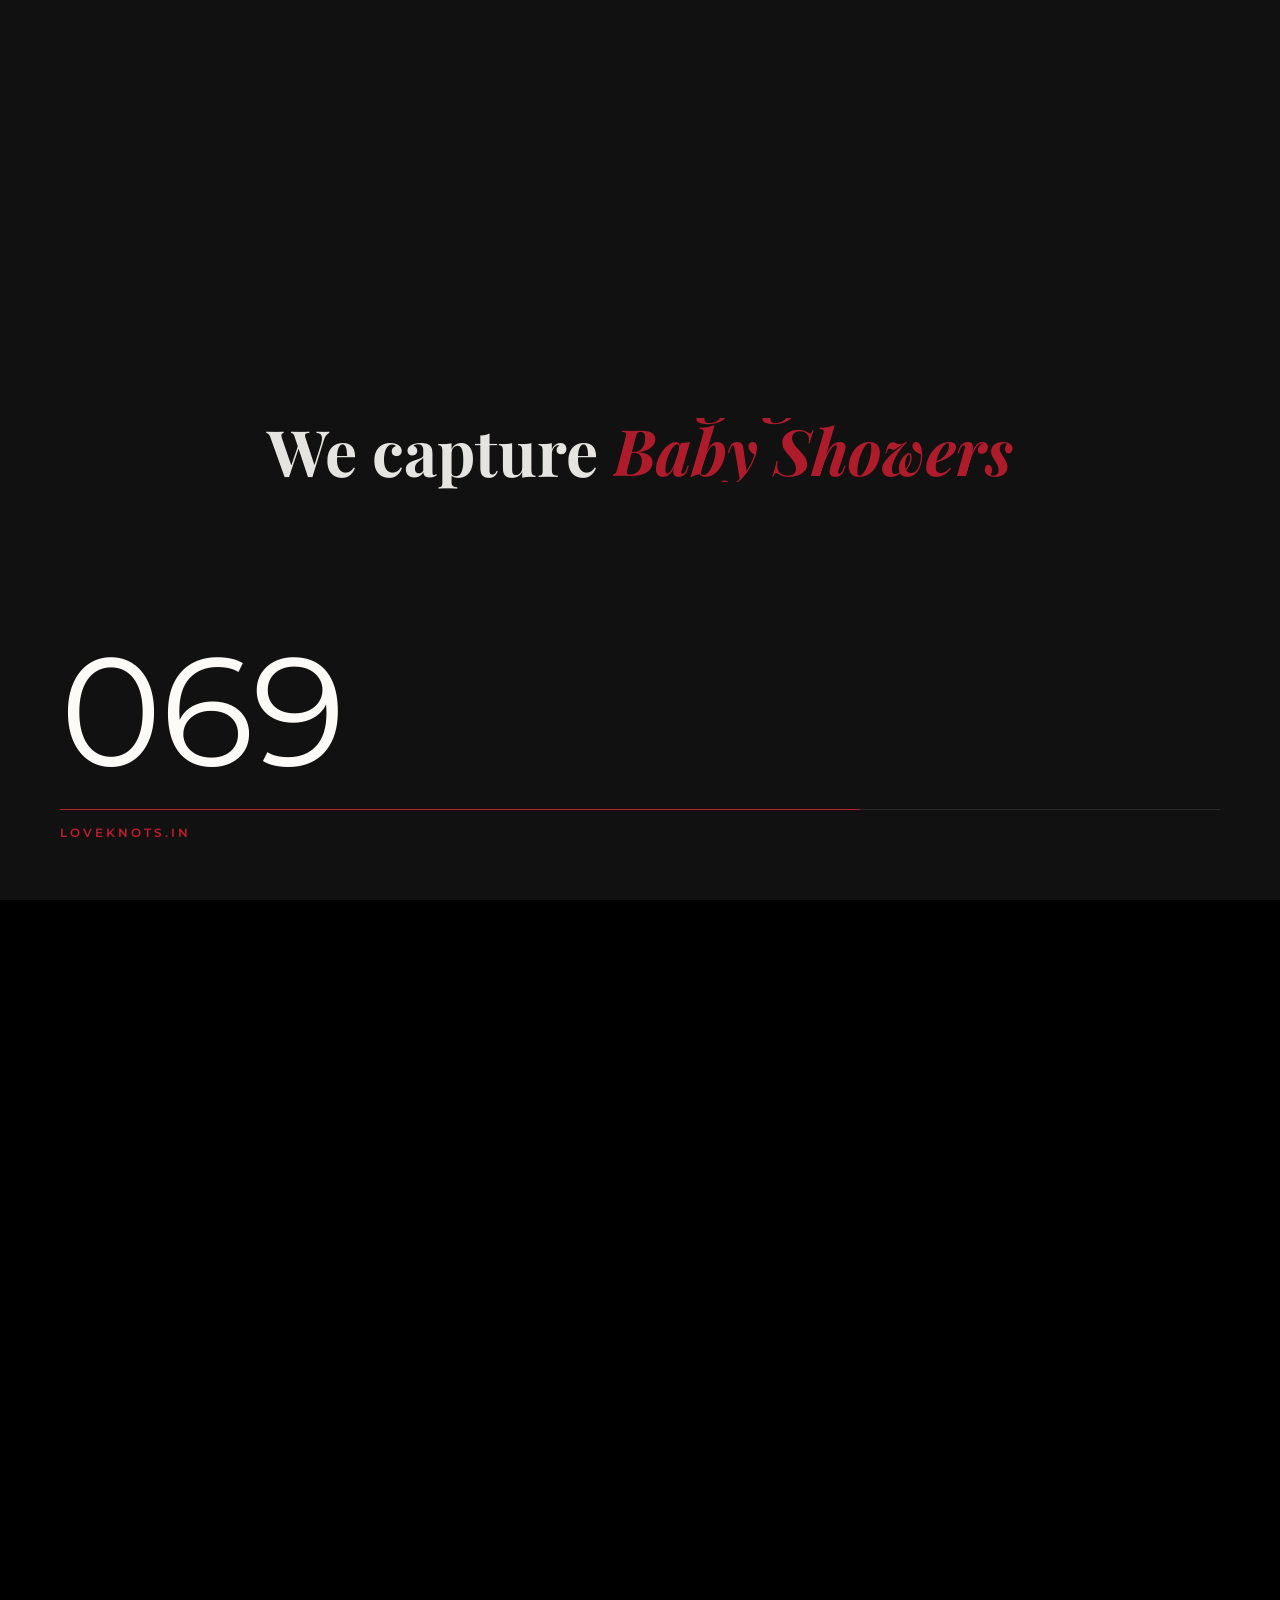
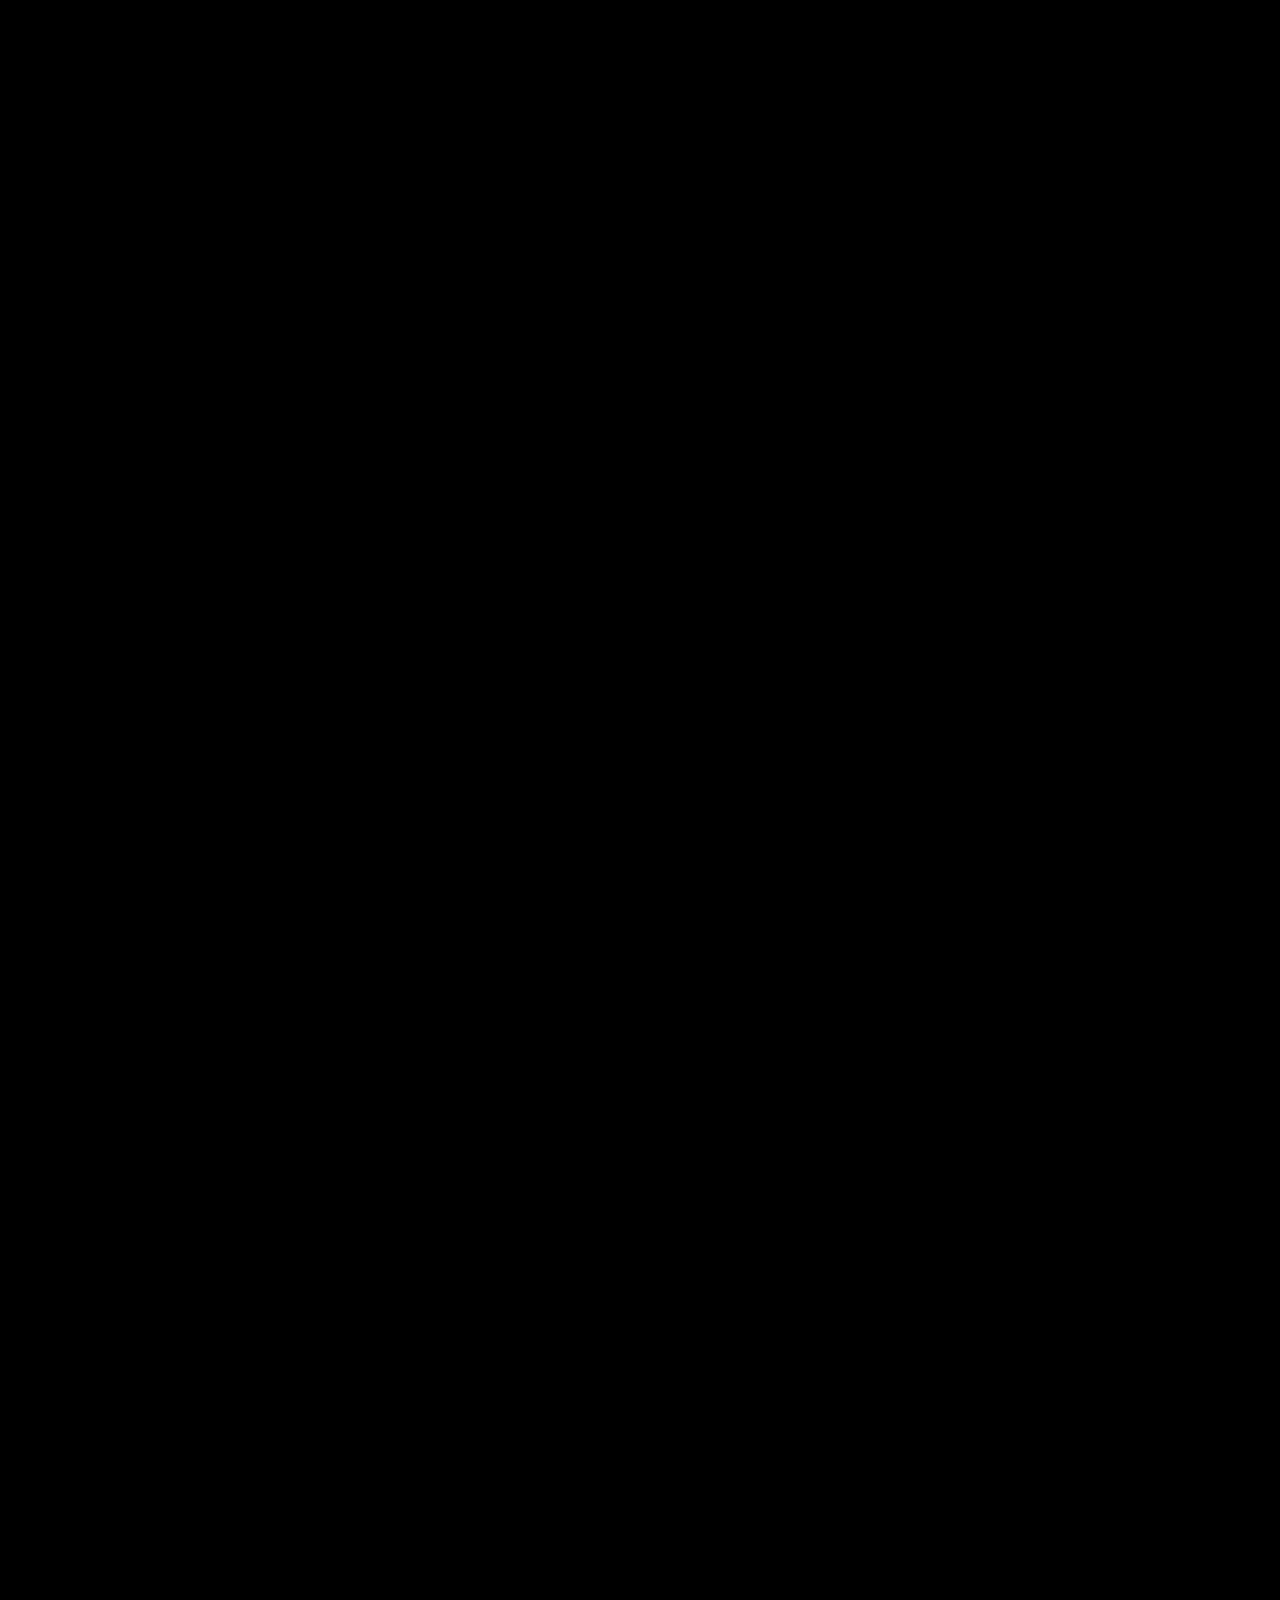
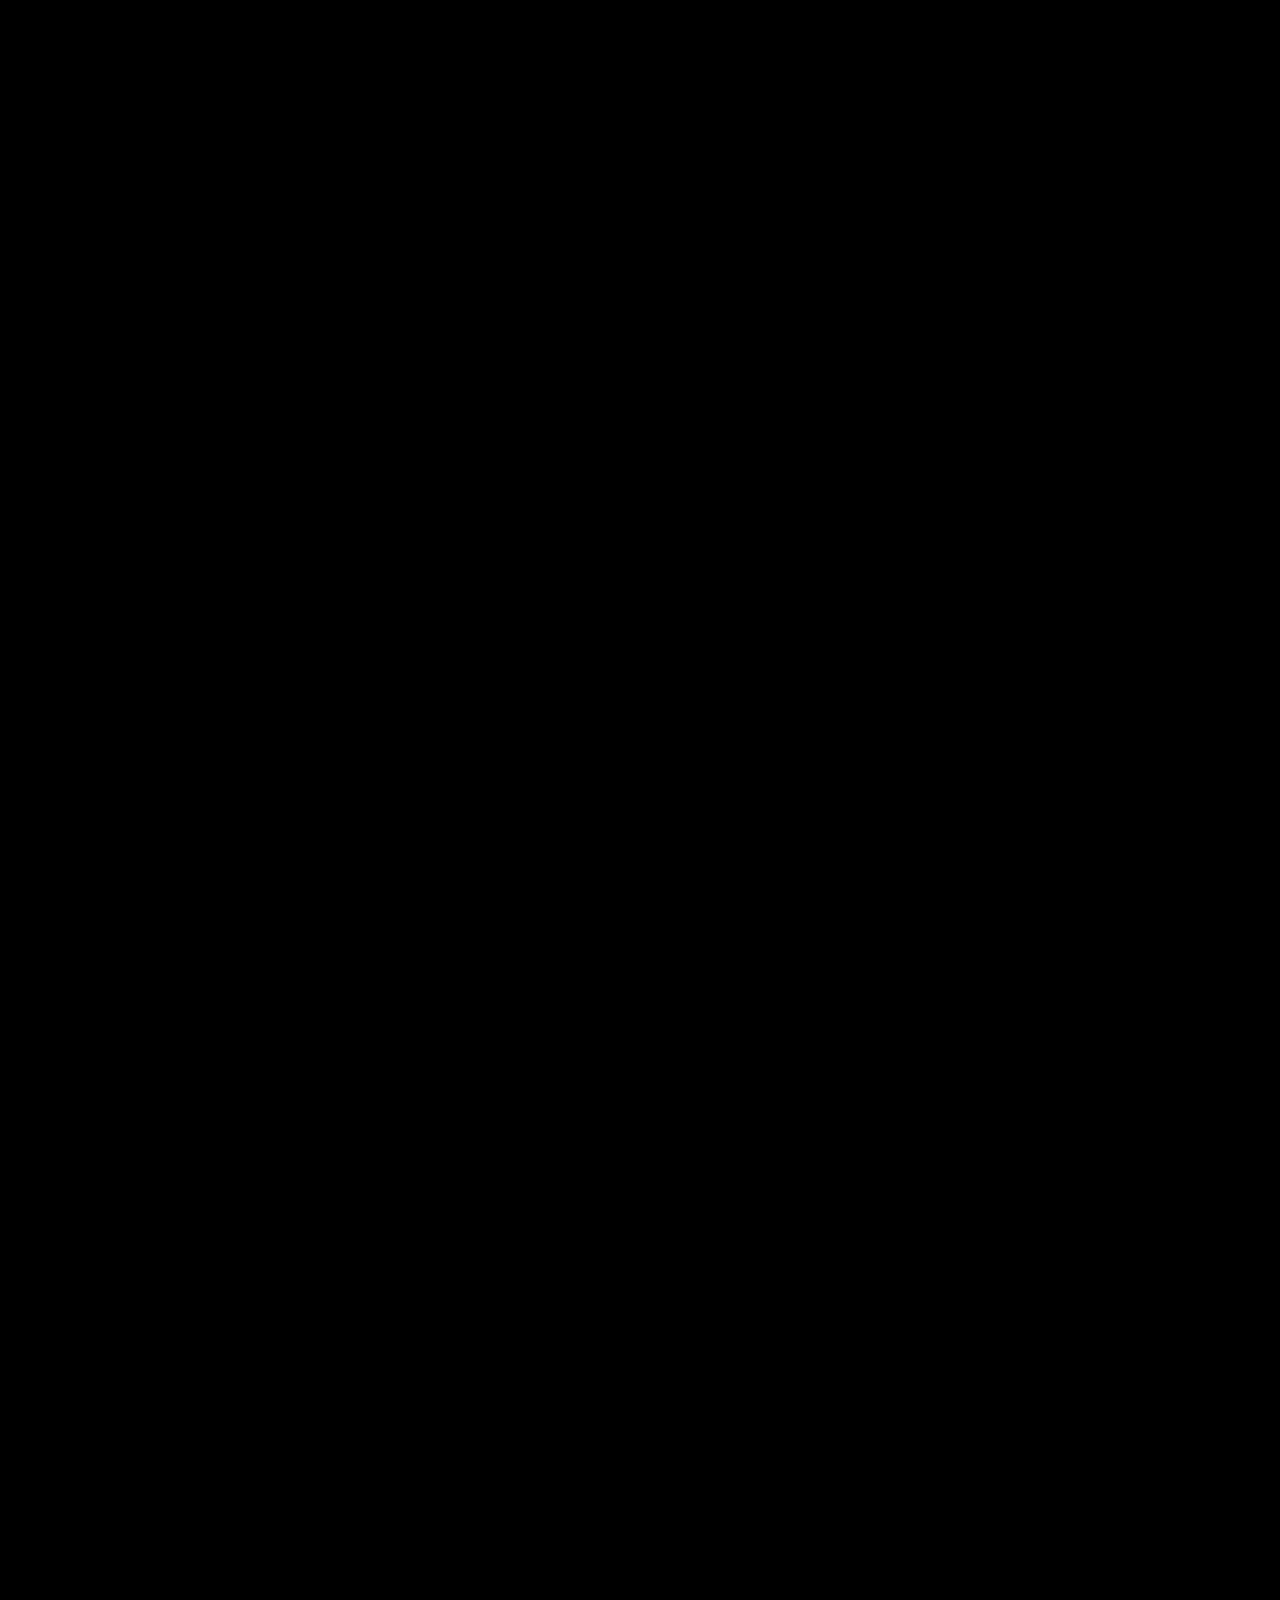
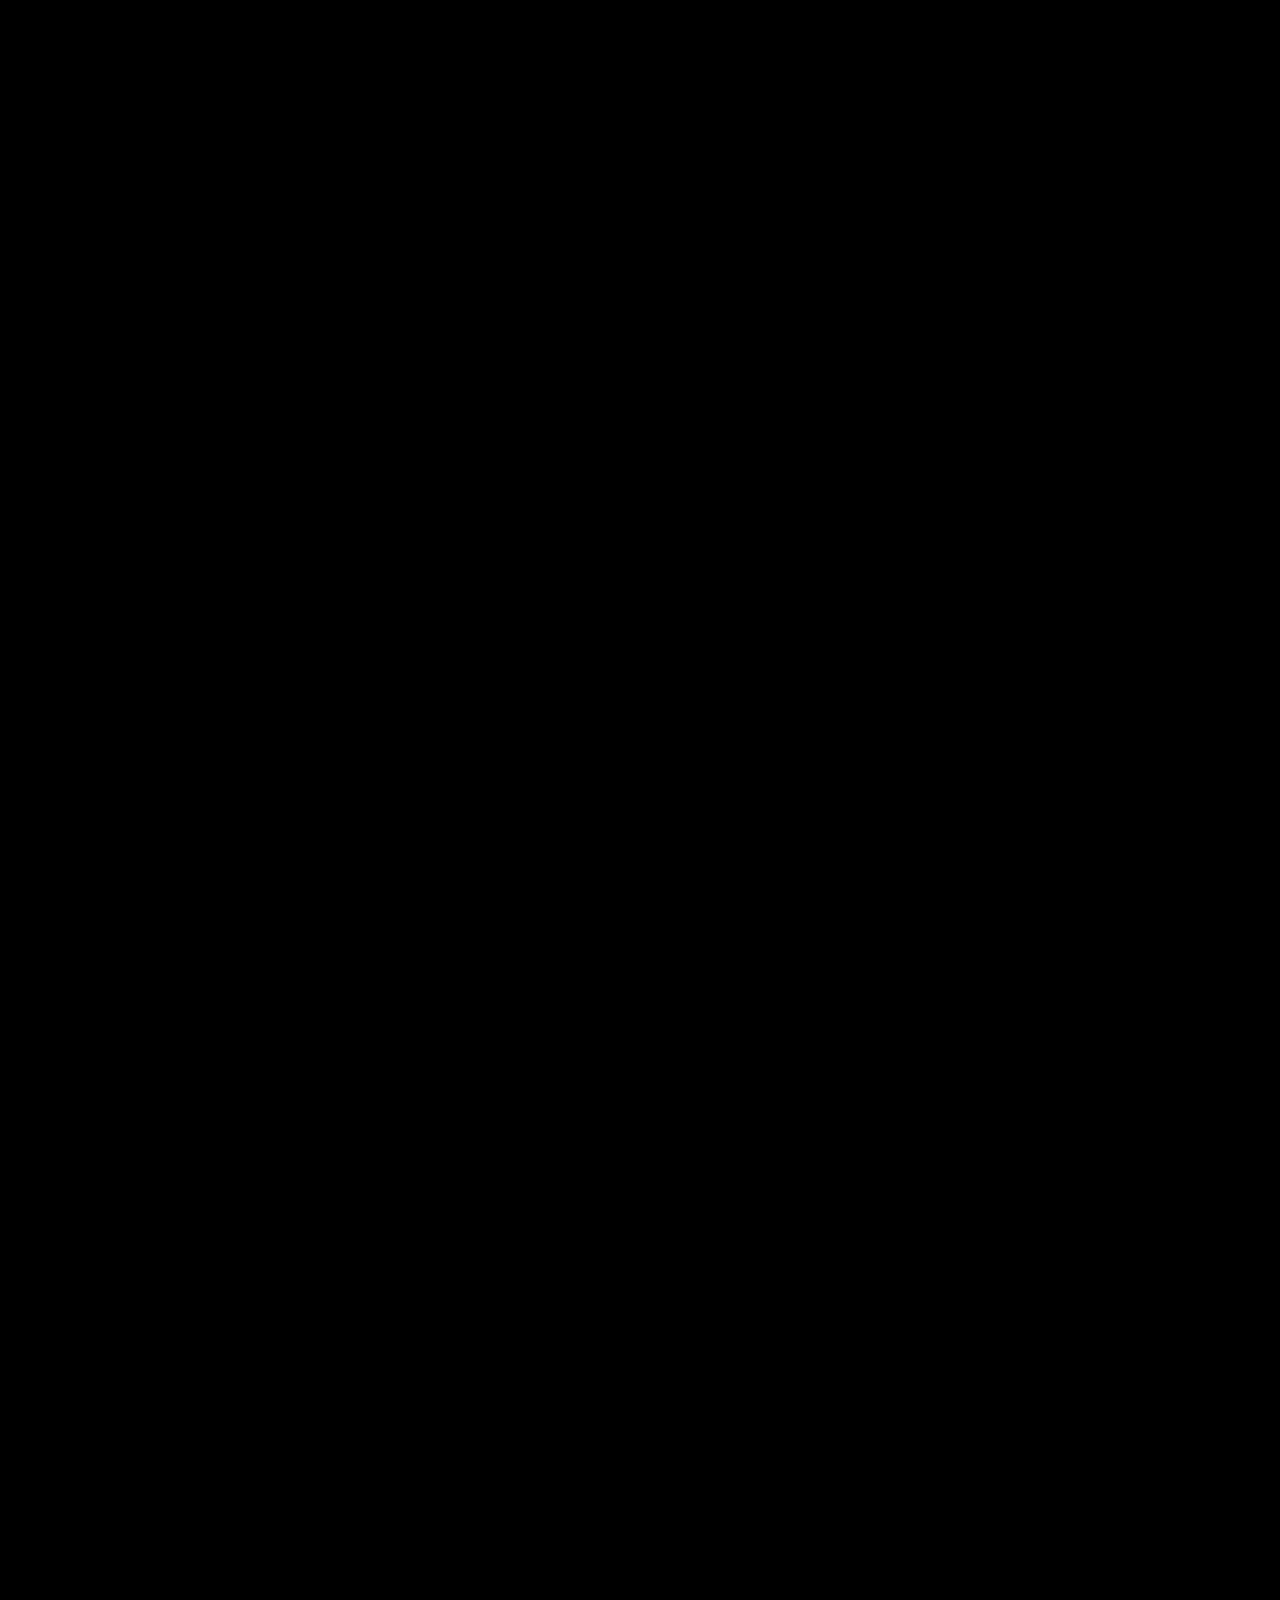
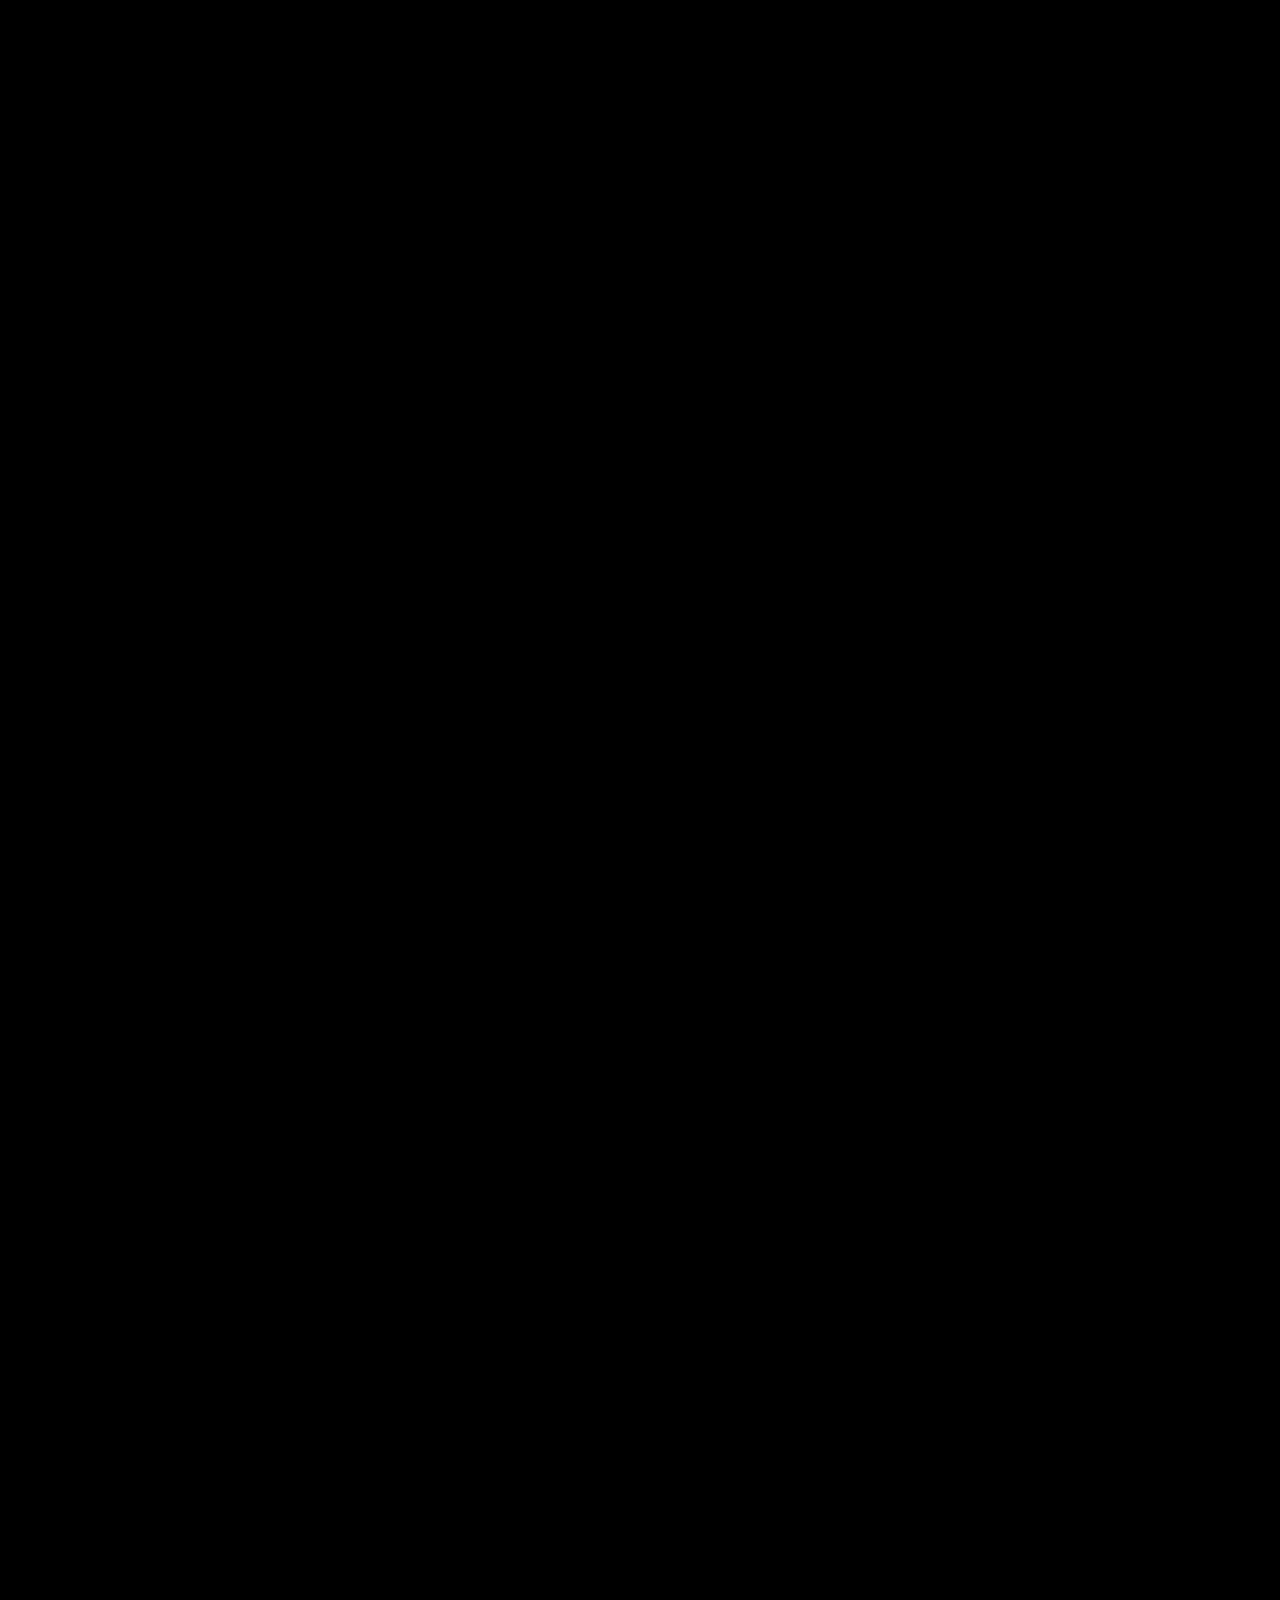
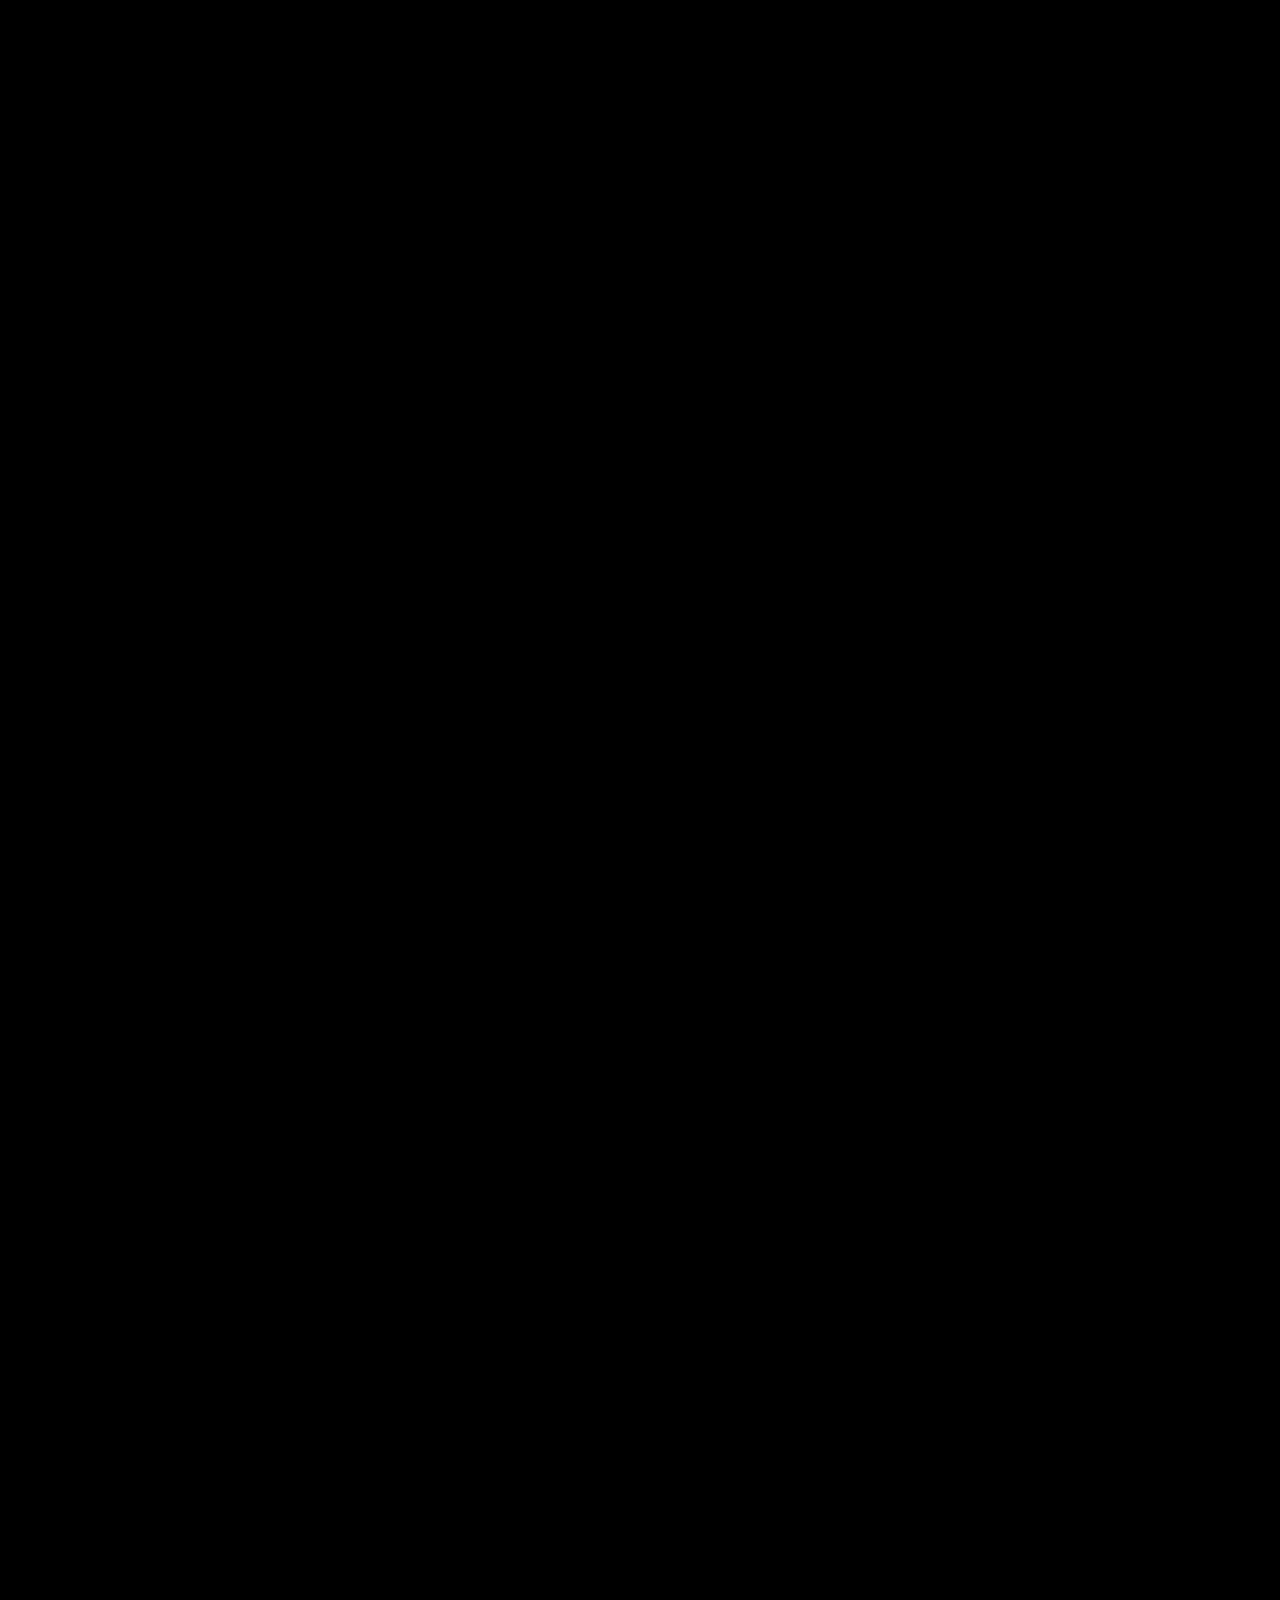
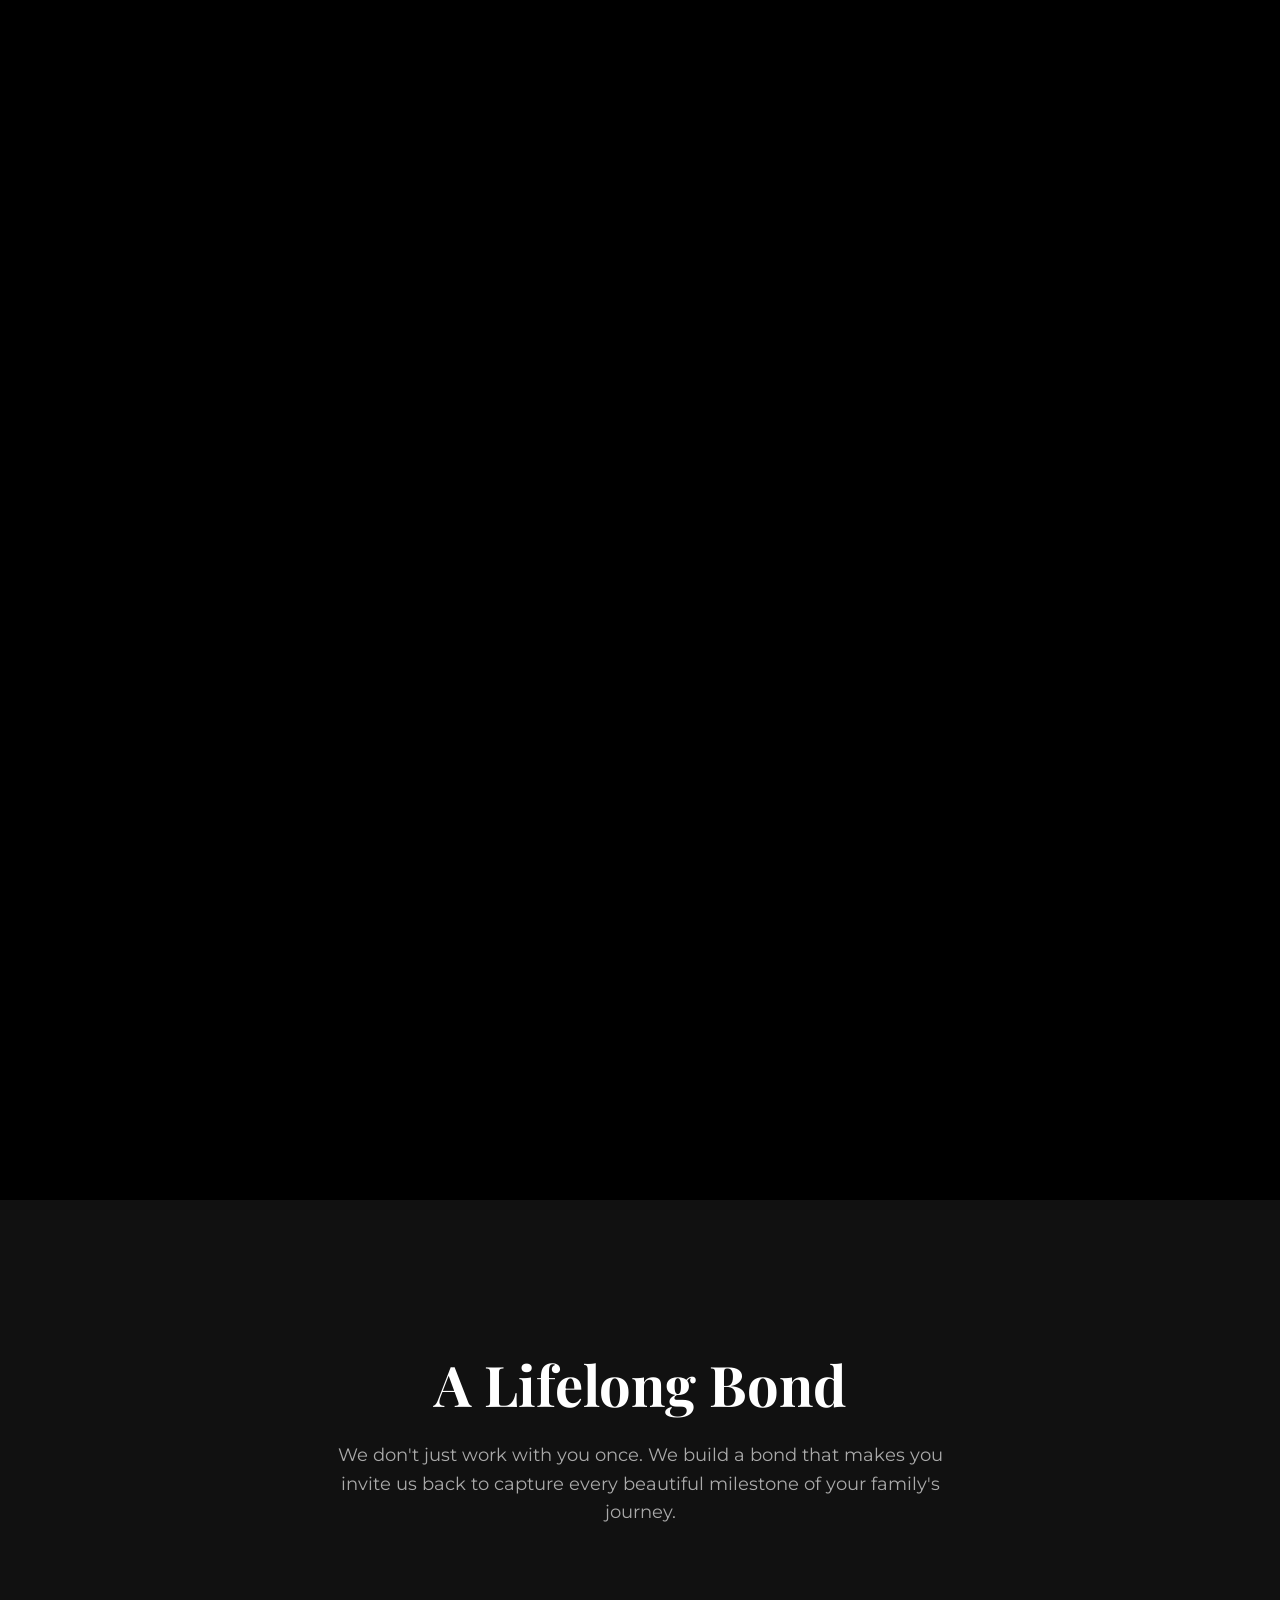
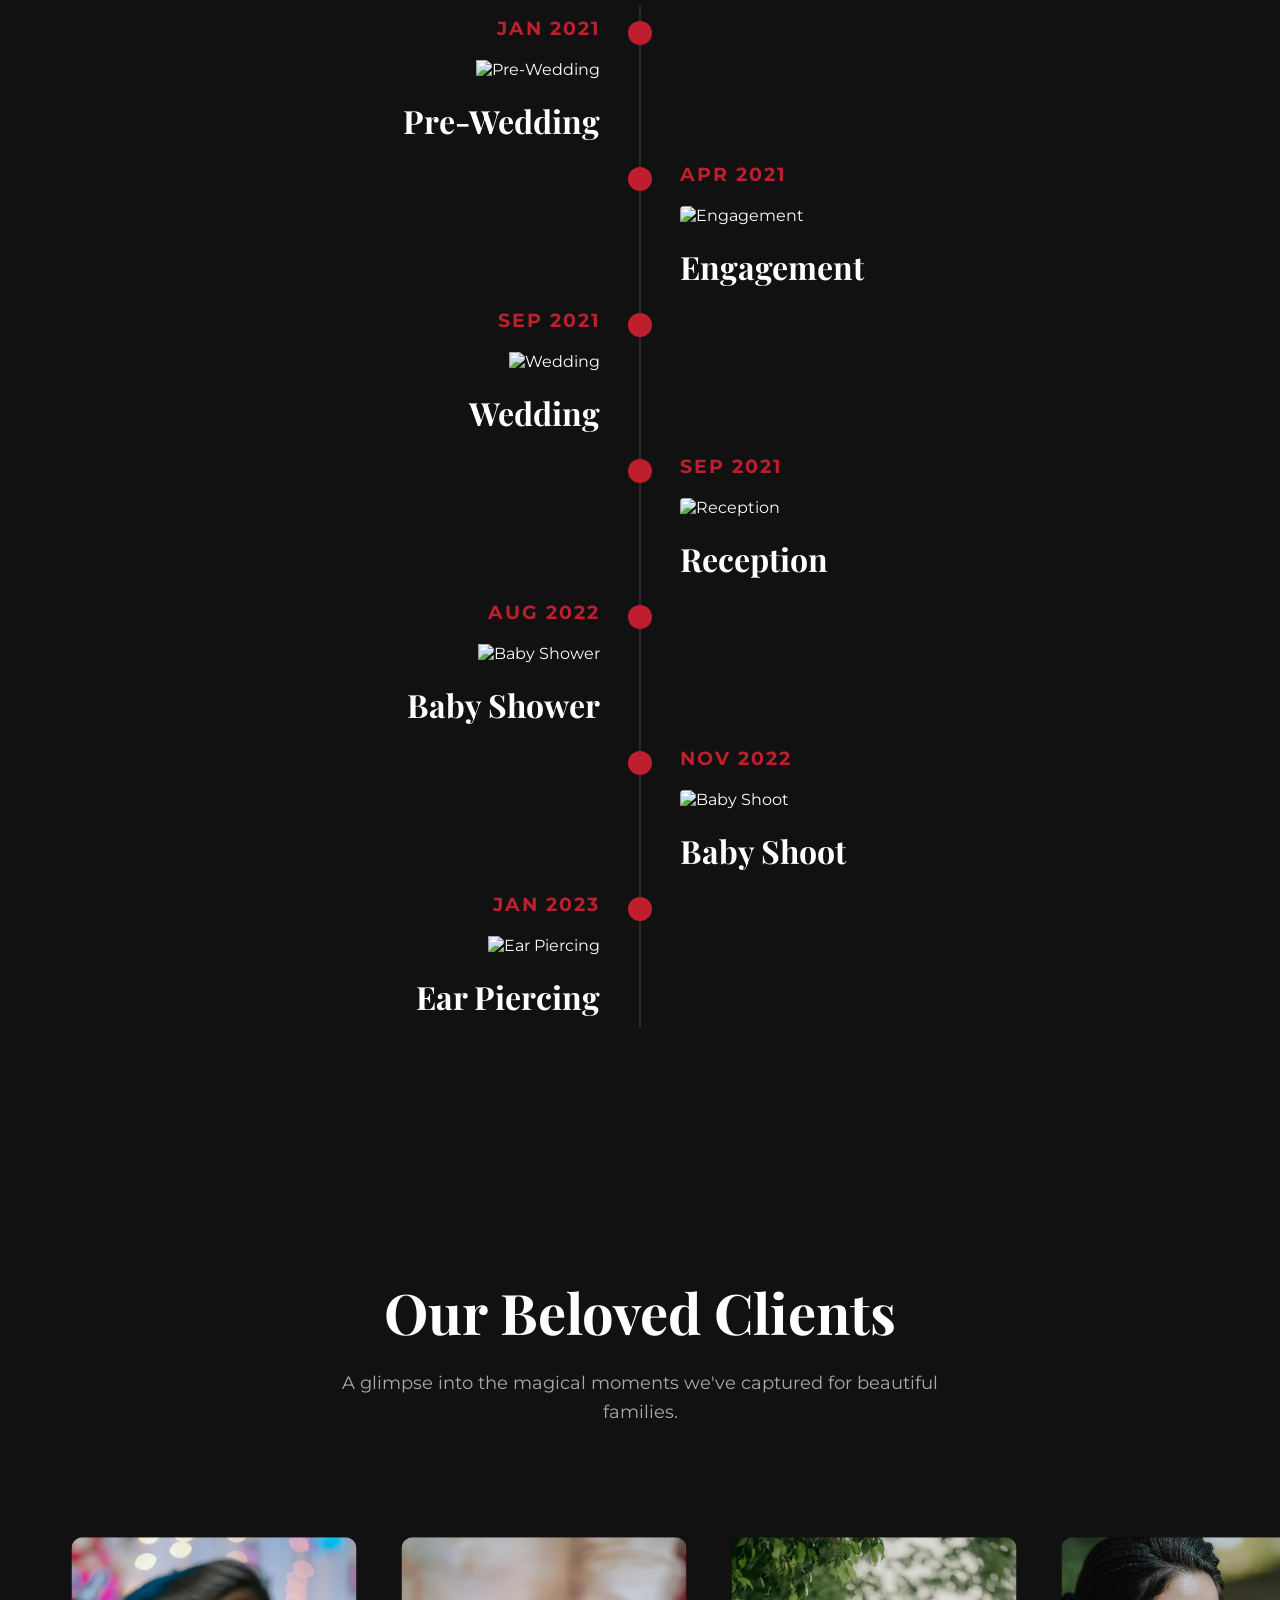
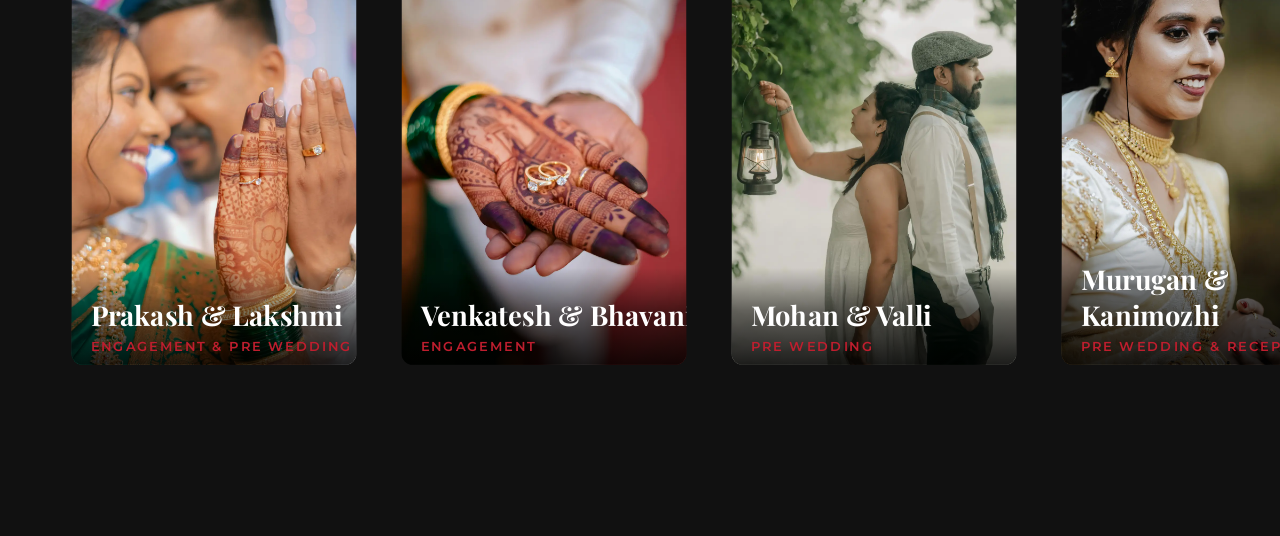
==== V1/index.html @ b0808cf7 "FInalizing the website except contact form and footer." ====
<!DOCTYPE html>
<html lang="en">
<head>
  <meta charset="UTF-8" />
  <meta name="viewport" content="width=device-width, initial-scale=1.0"/>
  <title>Wedding Photography - Love Knots</title>
  <link rel="preconnect" href="https://fonts.googleapis.com">
  <link rel="preconnect" href="https://fonts.gstatic.com" crossorigin>
  <link href="https://fonts.googleapis.com/css2?family=Montserrat:wght@300;400;500;600&family=Playfair+Display:ital,wght@0,700;1,700&display=swap" rel="stylesheet">
  <link rel="stylesheet" href="styles.css" />
</head>
<body>

<!-- CINEMATIC LOADING SCREEN -->
<div id="loader" class="loader">
  <div class="loader-center">
    <h2 class="loader-subquote">
      We capture 
      <div class="roller">
        <div class="roller-inner">
          <span>Weddings</span>
          <span>Engagements</span>
          <span>Baby Showers</span>
          <span>Birthdays</span>
        </div>
      </div>
    </h2>
  </div>
  
  <div class="loader-bottom">
    <div class="loader-counter" id="loader-counter">000</div>
    <div class="loader-divider">
      <div class="loader-line-progress" id="loader-line-progress"></div>
    </div>
    <div class="loader-status">LOVEKNOTS.IN</div>
  </div>
</div>


<!-- MENU HEADER -->
<header class="site-header">
  <div class="logo"><a href="index.html" style="color: inherit; text-decoration: none;">LOVE <span>KNOTS</span></a></div>
  <div class="menu-btn" id="menu-btn">
    <div class="line"></div>
    <div class="line"></div>
  </div>
</header>

<!-- FULL SCREEN MENU -->
<div class="fullscreen-menu" id="fullscreen-menu">
  <nav>
    <a href="#about" class="menu-link">About</a>
  </nav>
</div>

<!-- SERVICES SLIDER (PREMIUM OBLO EFFECT) -->
<section class="services-slider" id="services">
  <div class="slider-sticky">
    <div id="slider-container" class="slider-container">
    
    <div class="slide active" onclick="window.location.href='service.html?type=Pre-Post-Wedding'" style="cursor: pointer;">
      <div class="slide-bg">
        <img src="images/sample/pre-wedding.webp" alt="Pre-Wedding" class="align-center-desktop">
      </div>
      <div class="slide-content">
        <span class="slide-subtitle"><span class="text-mask"><span>PHOTOGRAPHY</span></span></span>
        <h2 class="slide-title"><span class="text-mask"><span>Pre & Post Wedding</span></span></h2>
      </div>
    </div>
    
    <div class="slide" onclick="window.location.href='service.html?type=Engagement'" style="cursor: pointer;">
      <div class="slide-bg">
        <img src="images/sample/engagement.webp" alt="Engagement">
      </div>
      <div class="slide-content">
        <span class="slide-subtitle"><span class="text-mask"><span>PHOTOGRAPHY</span></span></span>
        <h2 class="slide-title"><span class="text-mask"><span>Engagement</span></span></h2>
      </div>
    </div>
    
    <div class="slide" onclick="window.location.href='service.html?type=Wedding'" style="cursor: pointer;">
      <div class="slide-bg">
        <img src="images/sample/wedding.webp" alt="Wedding">
      </div>
      <div class="slide-content">
        <span class="slide-subtitle"><span class="text-mask"><span>SERVICES</span></span></span>
        <h2 class="slide-title"><span class="text-mask"><span>Wedding</span></span></h2>
      </div>
    </div>

    <div class="slide" onclick="window.location.href='service.html?type=Reception'" style="cursor: pointer;">
      <div class="slide-bg">
        <img src="images/sample/reception.webp" alt="Reception">
      </div>
      <div class="slide-content">
        <span class="slide-subtitle"><span class="text-mask"><span>SERVICES</span></span></span>
        <h2 class="slide-title"><span class="text-mask"><span>Reception</span></span></h2>
      </div>
    </div>

    <div class="slide" onclick="window.location.href='service.html?type=Baby%20Shower'" style="cursor: pointer;">
      <div class="slide-bg">
        <img src="images/sample/baby%20shower.webp" alt="Baby Shower" class="align-center-desktop">
      </div>
      <div class="slide-content">
        <span class="slide-subtitle"><span class="text-mask"><span>EVENTS</span></span></span>
        <h2 class="slide-title"><span class="text-mask"><span>Baby Shower</span></span></h2>
      </div>
    </div>

    <div class="slide" onclick="window.location.href='service.html?type=Ear%20Piercing'" style="cursor: pointer;">
      <div class="slide-bg">
        <img src="images/sample/ear%20piercing.webp" alt="Ear Piercing">
      </div>
      <div class="slide-content">
        <span class="slide-subtitle"><span class="text-mask"><span>EVENTS</span></span></span>
        <h2 class="slide-title"><span class="text-mask"><span>Ear Piercing</span></span></h2>
      </div>
    </div>

    <div class="slide" onclick="window.location.href='service.html?type=Baby%20Shoot'" style="cursor: pointer;">
      <div class="slide-bg">
        <img src="images/sample/baby%20shoot.webp" alt="Baby Photoshoot">
      </div>
      <div class="slide-content">
        <span class="slide-subtitle"><span class="text-mask"><span>PORTRAITS</span></span></span>
        <h2 class="slide-title"><span class="text-mask"><span>Baby Shoot</span></span></h2>
      </div>
    </div>

    <div class="slide" onclick="window.location.href='service.html?type=Birthday'" style="cursor: pointer;">
      <div class="slide-bg">
        <img src="images/sample/birthday%202.webp" alt="Birthday Event">
      </div>
      <div class="slide-content">
        <span class="slide-subtitle"><span class="text-mask"><span>EVENTS</span></span></span>
        <h2 class="slide-title"><span class="text-mask"><span>Birthday</span></span></h2>
      </div>
    </div>

  </div>

  
  <div class="slider-arrows">
    <button id="prev-slide" class="arrow-btn" aria-label="Previous">
      <svg width="24" height="24" fill="none" stroke="currentColor" stroke-width="2" viewBox="0 0 24 24"><path stroke-linecap="round" stroke-linejoin="round" d="M15 19l-7-7 7-7"></path></svg>
    </button>
    <button id="next-slide" class="arrow-btn" aria-label="Next">
      <svg width="24" height="24" fill="none" stroke="currentColor" stroke-width="2" viewBox="0 0 24 24"><path stroke-linecap="round" stroke-linejoin="round" d="M9 5l7 7-7 7"></path></svg>
    </button>
  </div>
  </div>
</section>

<!-- OTHER SECTIONS -->
<div class="page-content">

  <!-- ABOUT -->
  <section class="hero" id="about" style="display: none;">
    <button class="cta">Check Availability</button>
  </section>

  <!-- TIMELINE -->
  <section class="timeline-section" id="journey">
    <h2 class="section-title">A Lifelong Bond</h2>
    <p class="section-subtitle">We don't just work with you once. We build a bond that makes you invite us back to capture every beautiful milestone of your family's journey.</p>
    <div class="timeline-wrap">
      <div class="timeline-progress" id="timeline-progress"></div>
      
      <div class="timeline-node left">
        <div class="timeline-date">JAN 2021</div>
        <div class="timeline-content">
          <div class="timeline-img"><img src="images/sample/pre-wedding.webp" alt="Pre-Wedding"></div>
          <h3>Pre-Wedding</h3>
        </div>
      </div>

      <div class="timeline-node right">
        <div class="timeline-date">APR 2021</div>
        <div class="timeline-content">
          <div class="timeline-img"><img src="images/sample/engagement.webp" alt="Engagement"></div>
          <h3>Engagement</h3>
        </div>
      </div>

      <div class="timeline-node left">
        <div class="timeline-date">SEP 2021</div>
        <div class="timeline-content">
          <div class="timeline-img"><img src="images/sample/wedding.webp" alt="Wedding"></div>
          <h3>Wedding</h3>
        </div>
      </div>

      <div class="timeline-node right">
        <div class="timeline-date">SEP 2021</div>
        <div class="timeline-content">
          <div class="timeline-img"><img src="images/sample/reception.webp" alt="Reception"></div>
          <h3>Reception</h3>
        </div>
      </div>

      <div class="timeline-node left">
        <div class="timeline-date">AUG 2022</div>
        <div class="timeline-content">
          <div class="timeline-img"><img src="images/sample/baby%20shower.webp" alt="Baby Shower"></div>
          <h3>Baby Shower</h3>
        </div>
      </div>

      <div class="timeline-node right">
        <div class="timeline-date">NOV 2022</div>
        <div class="timeline-content">
          <div class="timeline-img"><img src="images/sample/baby%20shoot.webp" alt="Baby Shoot"></div>
          <h3>Baby Shoot</h3>
        </div>
      </div>

      <div class="timeline-node left">
        <div class="timeline-date">JAN 2023</div>
        <div class="timeline-content">
          <div class="timeline-img"><img src="images/sample/ear%20piercing.webp" alt="Ear Piercing"></div>
          <h3>Ear Piercing</h3>
        </div>
      </div>

    </div>
  </section>

  <!-- CLIENTS PORTFOLIO (HORIZONTAL SCROLL) -->
  <section class="clients-section" id="clients">
    <h2 class="section-title">Our Beloved Clients</h2>
    <p class="section-subtitle">A glimpse into the magical moments we've captured for beautiful families.</p>
    
    <div class="clients-scroll-container">
      <div class="clients-scroll-track" id="clients-track">
        <!-- Client cards generated by JS -->
      </div>
    </div>
  </section>

</div>

<script src="clients-data.js"></script>
<script src="script.js"></script>
</body>
</html>
---- V1/styles.css ----
@import url('https://fonts.googleapis.com/css2?family=Montserrat:wght@300;400;500&family=Playfair+Display:ital,wght@0,700;1,700&display=swap');

:root {
  --color-dark: #111111; /* Matching Oblo's very dark feel */
  --color-blush: #F5D0D6;
  --color-ivory: #FDFBF7;
  --color-accent: #bf1e2e; /* Slightly brighter red for oblo accent */
  
  --font-main: 'pandora', 'Playfair Display', serif;
  --font-body: 'Montserrat', sans-serif;
}

body, html {
  margin: 0;
  padding: 0;
  font-family: var(--font-body);
  background: var(--color-dark);
  color: var(--color-ivory);
  overflow-x: clip;
  scroll-behavior: smooth;
}

h1, h2, h3, h4, h5, h6 {
  font-family: var(--font-main);
  font-weight: bold;
}

/* ------------------- HEADER & Hamburger MENU ------------------- */
.site-header {
  position: fixed;
  top: 0;
  left: 0;
  width: 100%;
  padding: 30px 60px;
  display: flex;
  justify-content: space-between;
  align-items: center;
  z-index: 1000;
  box-sizing: border-box;
  pointer-events: none; /* Let clicks pass through except on logo/menu */
}

.logo {
  font-family: var(--font-main);
  font-size: 1.8rem;
  color: #fff;
  letter-spacing: 2px;
  text-transform: uppercase;
  pointer-events: auto;
}
.logo span {
  color: var(--color-accent);
}

.menu-btn {
  width: 35px;
  height: 12px;
  display: flex;
  flex-direction: column;
  justify-content: space-between;
  cursor: pointer;
  z-index: 1001;
  pointer-events: auto;
}

.menu-btn .line {
  width: 100%;
  height: 2px;
  background-color: #fff;
  transition: transform 0.4s ease, opacity 0.4s ease;
  transform-origin: center right;
}

.menu-btn.open .line:nth-child(1) {
  transform: translateY(-2px) rotate(-45deg);
  width: 35px;
}
.menu-btn.open .line:nth-child(2) {
  transform: translateY(2px) rotate(45deg);
  width: 35px;
}

/* ------------------- CINEMATIC LOADER ------------------- */
.loader {
  position: fixed;
  top: 0; left: 0; width: 100vw; height: 100vh;
  background: var(--color-dark);
  z-index: 9999;
  display: flex;
  flex-direction: column;
  justify-content: center;
  align-items: center;
  transition: transform 1.2s cubic-bezier(0.77, 0, 0.175, 1);
  overflow: hidden;
}
.loader.hide {
  transform: translateY(-100vh);
}
.loader-center {
  position: relative;
  z-index: 2;
  padding: 0 40px;
}
.loader-subquote {
  font-family: var(--font-main);
  font-size: clamp(2rem, 5vw, 4rem);
  color: var(--color-ivory);
  opacity: 0.9;
  text-align: center;
  font-weight: 700;
  display: flex;
  justify-content: center;
  align-items: center;
  gap: 15px;
}
.roller {
  height: clamp(2rem, 5vw, 4rem);
  overflow: hidden;
  position: relative;
  display: inline-block;
}
.roller-inner {
  display: flex;
  flex-direction: column;
  transition: transform 0.3s cubic-bezier(0.25, 1, 0.5, 1);
}
.roller-inner span {
  height: clamp(2rem, 5vw, 4rem);
  line-height: clamp(2rem, 5vw, 4rem);
  display: block;
  color: var(--color-accent);
  font-style: italic;
  font-weight: 700;
}
.loader-bottom {
  position: absolute;
  bottom: 60px;
  left: 60px;
  width: calc(100% - 120px);
  z-index: 2;
}
.loader-counter {
  font-family: var(--font-body);
  font-size: clamp(5rem, 12vw, 10rem);
  font-weight: 400;
  color: var(--color-ivory);
  line-height: 1;
  margin-bottom: 20px;
  letter-spacing: -2px;
}
.loader-divider {
  width: 100%;
  height: 1px;
  background: rgba(255, 255, 255, 0.1);
  margin-bottom: 15px;
  position: relative;
}
.loader-line-progress {
  position: absolute;
  top: 0; left: 0; width: 0%; height: 100%;
  background: var(--color-accent);
}
.loader-status {
  font-family: var(--font-body);
  font-size: 0.75rem;
  font-weight: 600;
  color: var(--color-accent);
  letter-spacing: 3px;
  text-transform: uppercase;
}

/* ------------------- FULLSCREEN MENU OVERLAY ------------------- */
.fullscreen-menu {
  position: fixed;
  top: 0;
  left: 0;
  width: 100vw;
  height: 100vh;
  background: rgba(17, 17, 17, 0.98);
  z-index: 999;
  display: flex;
  align-items: center;
  justify-content: center;
  opacity: 0;
  visibility: hidden;
  transition: opacity 0.5s ease, visibility 0.5s;
}
.fullscreen-menu.active {
  opacity: 1; visibility: visible;
}
.fullscreen-menu nav {
  display: flex; flex-direction: column; text-align: center; gap: 30px;
}
.menu-link {
  font-family: var(--font-main); font-size: 4rem; color: #fff;
  text-decoration: none; transition: color 0.3s ease;
}
.menu-link:hover { color: var(--color-accent); }

/* ------------------- SLIDER (PREMIUM CUT) ------------------- */

.services-slider {
  position: relative;
  width: 100%;
  height: 1200vh; /* 12 slides * 100vh */
  background: #000;
}

.slider-sticky {
  position: sticky;
  top: 0;
  width: 100%;
  height: 100vh;
  overflow: hidden;
}

.slider-container {
  position: relative;
  width: 100%;
  height: 100%;
}

.slide {
  position: absolute;
  top: 0; left: 0;
  width: 100%;
  height: 100%;
  opacity: 0;
  visibility: hidden;
  transform: scale(1.05);
  transition: opacity 1.2s cubic-bezier(0.25, 0.46, 0.45, 0.94), 
              visibility 1.2s, 
              transform 1.2s cubic-bezier(0.25, 0.46, 0.45, 0.94);
  z-index: 1;
}

.slide.active {
  opacity: 1;
  visibility: visible;
  transform: scale(1);
  z-index: 2;
}

.slide-bg {
  position: absolute;
  top: 0; left: 0; right: 0; bottom: 0;
  z-index: 0;
}
/* Gives an overall 30% overlay directly over the image */
.slide-bg::after {
  content: '';
  position: absolute;
  top: 0; left: 0; width: 100%; height: 100%;
  background: rgba(0, 0, 0, 0.3);
  pointer-events: none;
}
.slide-bg img {
  width: 100%; height: 100%;
  object-fit: cover;
  object-position: 50% 30%; /* Keeps faces/center vertically stable regardless of device orientation */
  filter: url('#liquid-glitch');
  transform: scale(1.1) translateX(5%);
  transition: transform 1.2s cubic-bezier(0.25, 0.46, 0.45, 0.94), filter 0.5s ease;
}

@media (min-width: 769px) {
  .slide-bg img.align-center-desktop {
    object-position: center center;
  }
}

.slide.active .slide-bg img {
  transform: scale(1.02) translateX(0);
}

.slide-content {
  position: absolute;
  top: 50%;
  left: 60px;
  transform: translateY(-50%);
  z-index: 10;
}

.text-mask {
  display: block;
  overflow: hidden;
  line-height: 1.1;
  padding-bottom: 5px; /* give some room for descenders */
}

.text-mask span {
  display: block;
  transform: translateY(110%);
  opacity: 0;
  transition: transform 0.8s cubic-bezier(0.25, 0.46, 0.45, 0.94), opacity 0.4s ease;
}

.slide-subtitle {
  color: var(--color-accent);
  font-family: var(--font-body);
  font-size: 0.9rem;
  letter-spacing: 2px;
  text-transform: uppercase;
  margin-bottom: 5px;
  display: block;
}

.slide-title {
  color: #fff;
  font-family: var(--font-main);
  font-size: clamp(4rem, 10vw, 9rem);
  font-weight: 700;
  margin: 0;
  line-height: 1;
  text-transform: capitalize;
}

/* Animations for Active Slide Text */
.slide.active .text-mask span {
  transform: translateY(0);
  opacity: 1;
}

.slide.active .slide-subtitle .text-mask span {
  transition-delay: 0.1s;
}

.slide.active .slide-title .text-mask span {
  transition-delay: 0.2s;
}

/* Glitch applied via JS during slide change (Image only) */
.slide.glitch-anim .slide-bg img {
  filter: url('#liquid-glitch') saturate(1.2); /* Enhance the water distortion softly */
}

/* Static Elements on top of slider */

.slider-arrows {
  position: absolute;
  right: 60px;
  bottom: 60px;
  display: flex;
  flex-direction: column;
  gap: 20px;
  z-index: 10;
}
.arrow-btn {
  background: transparent;
  border: none;
  color: #fff;
  cursor: pointer;
  transition: color 0.3s ease, transform 0.3s ease;
  padding: 0;
}
.arrow-btn:hover {
  color: var(--color-accent);
  transform: scale(1.1);
}

/* ------------------- OTHER SECTIONS ------------------- */
.page-content {
  background: var(--color-dark);
  position: relative;
  z-index: 5;
}

.hero {
  min-height: 50vh;
  display: flex;
  flex-direction: column;
  justify-content: center;
  align-items: center;
  text-align: center;
  padding: 80px 20px;
  background: #151515;
}
.hero h1 { font-size: 3rem; color: #fff; }
.hero h2 { color: var(--color-accent); font-family: var(--font-body); font-weight: 300; letter-spacing: 2px; margin-top: 10px;}

.cta {
  margin-top: 30px; padding: 15px 35px; background: var(--color-accent); color: #fff;
  border: none; border-radius: 4px; font-family: var(--font-body); font-weight: 600;
  text-transform: uppercase; letter-spacing: 1px; cursor: pointer; transition: 0.3s;
}
.cta:hover { background: #fff; color: var(--color-dark); }



.timeline-section {
  padding: 100px 5%;
  background: var(--color-dark);
  text-align: center;
  position: relative;
}
.section-title {
  color: #fff;
  font-family: var(--font-main);
  font-size: 3.5rem;
  margin-bottom: 20px;
}
.section-subtitle {
  color: #aaa;
  font-family: var(--font-body);
  font-size: 1.1rem;
  max-width: 650px;
  margin: 0 auto 80px auto;
  line-height: 1.6;
}
.timeline-wrap {
  position: relative;
  max-width: 1000px;
  margin: 0 auto;
}
.timeline-wrap::before {
  content: '';
  position: absolute;
  width: 2px;
  background: rgba(255,255,255,0.1);
  top: 0; bottom: 0; left: 50%;
  transform: translateX(-50%);
}
.timeline-progress {
  position: absolute;
  width: 2px;
  background: linear-gradient(to bottom, var(--color-accent) 0%, #ff5266 50%, var(--color-accent) 100%);
  background-size: 100% 150px;
  animation: progress-sweep 1s infinite linear;
  top: 0; left: 50%;
  transform: translateX(-50%);
  height: 0%; 
  z-index: 1;
  box-shadow: 0 0 10px rgba(191, 30, 46, 0.6);
}

@keyframes progress-sweep {
  0% { background-position: 0 -150px; }
  100% { background-position: 0 150px; }
}
.timeline-node {
  padding: 10px 40px;
  position: relative;
  background: inherit;
  width: 50%;
  box-sizing: border-box;
  opacity: 0;
  transform: translateY(50px);
  transition: all 0.8s ease;
  z-index: 5; /* Forces the dots to render completely over the loading beam */
}
.timeline-node.left { left: 0; text-align: right; }
.timeline-node.right { left: 50%; text-align: left; }

.timeline-node::after {
  content: '';
  position: absolute;
  width: 16px;
  height: 16px;
  background: var(--color-dark);
  border: 4px solid rgba(255,255,255,0.2);
  top: 15px;
  border-radius: 50%;
  z-index: 2;
  transition: border-color 0.4s ease, background 0.4s ease;
}
.timeline-node.left::after {
  right: 0;
  transform: translateX(50%);
}
.timeline-node.right::after {
  left: 0;
  transform: translateX(-50%);
}
/* Dots 'light up' exactly as progress passes them or when active */
.timeline-node.in-view::after {
  border-color: var(--color-accent);
  background: var(--color-accent);
}
.timeline-date {
  font-family: var(--font-body);
  color: var(--color-accent);
  font-weight: 700;
  font-size: 1.2rem;
  letter-spacing: 2px;
  margin-bottom: 20px;
}
.timeline-img {
  overflow: hidden;
  border-radius: 4px;
  margin-bottom: 20px;
}
.timeline-img img {
  width: 100%;
  height: 250px;
  object-fit: cover;
  transition: transform 0.5s ease;
}
.timeline-node:hover .timeline-img img {
  transform: scale(1.05);
}
.timeline-content h3 {
  color: #fff;
  font-family: var(--font-main);
  font-size: 2rem;
  margin: 0;
}

/* Animations Trigger Layer */
.timeline-node.in-view {
  opacity: 1;
  transform: translateY(0);
}



/* ------------------- HORIZONTAL SCROLL CLIENTS ------------------- */
.clients-section {
  padding: 100px 0;
  background: var(--color-dark);
  text-align: center;
  position: relative;
  overflow: hidden;
}

.clients-scroll-container {
  width: 100%;
  overflow-x: auto;
  scroll-behavior: smooth;
  -webkit-overflow-scrolling: touch;
  scrollbar-width: none; /* Firefox */
  padding: 20px 0 60px 0;
}

.clients-scroll-container::-webkit-scrollbar {
  display: none; /* Safari and Chrome */
}

.clients-scroll-track {
  display: flex;
  gap: 30px;
  width: max-content;
  padding: 0 5vw;
}

.client-card {
  width: 300px;
  height: 450px;
  position: relative;
  border-radius: 12px;
  overflow: hidden;
  cursor: pointer;
  flex-shrink: 0;
  transform: scale(0.95);
  transition: transform 0.4s ease, box-shadow 0.4s ease;
  background: #1a1a1a;
}

.client-card:hover {
  transform: scale(1);
  box-shadow: 0 20px 40px rgba(0,0,0,0.5);
}

.client-card img {
  width: 100%;
  height: 100%;
  object-fit: cover;
  transition: transform 0.7s ease;
}

.client-card:hover img {
  transform: scale(1.05);
}

.client-card-overlay {
  position: absolute;
  bottom: 0;
  left: 0;
  width: 100%;
  padding: 30px 20px 20px;
  background: linear-gradient(to top, rgba(0,0,0,0.9) 0%, rgba(0,0,0,0.5) 60%, transparent 100%);
  text-align: left;
  transform: translateY(10px);
  transition: transform 0.4s ease;
}

.client-card:hover .client-card-overlay {
  transform: translateY(0);
}

.client-card-name {
  color: #fff;
  font-family: var(--font-main);
  font-size: 1.8rem;
  margin: 0 0 5px 0;
}

.client-card-service {
  color: var(--color-accent);
  font-family: var(--font-body);
  font-size: 0.85rem;
  text-transform: uppercase;
  letter-spacing: 2px;
  font-weight: 600;
}

@media (max-width: 768px) {
  /* Disable glitch on mobile */
  .slide-bg img { filter: none !important; }
  .slide.glitch-anim .slide-bg img { filter: none !important; }
  
  .site-header { padding: 20px 30px; }
  .slide-content, .slider-arrows { left: 30px; }
  .slider-arrows { right: 30px; bottom: 30px; }
  
  .timeline-wrap::before { left: 40px; transform: translateX(-50%); }
  .timeline-progress { left: 40px; transform: translateX(-50%); }
  .timeline-node { width: 100%; padding-left: 80px; padding-right: 25px; text-align: left; }
  .timeline-node.left, .timeline-node.right { left: 0; }
  .timeline-node.left::after, .timeline-node.right::after { 
    left: 40px; 
    right: auto;
    transform: translateX(-50%);
  }
  
  /* Mobile Scaling to fix Text Overlaps */
  .section-title { font-size: 2.2rem; margin-bottom: 10px; }
}
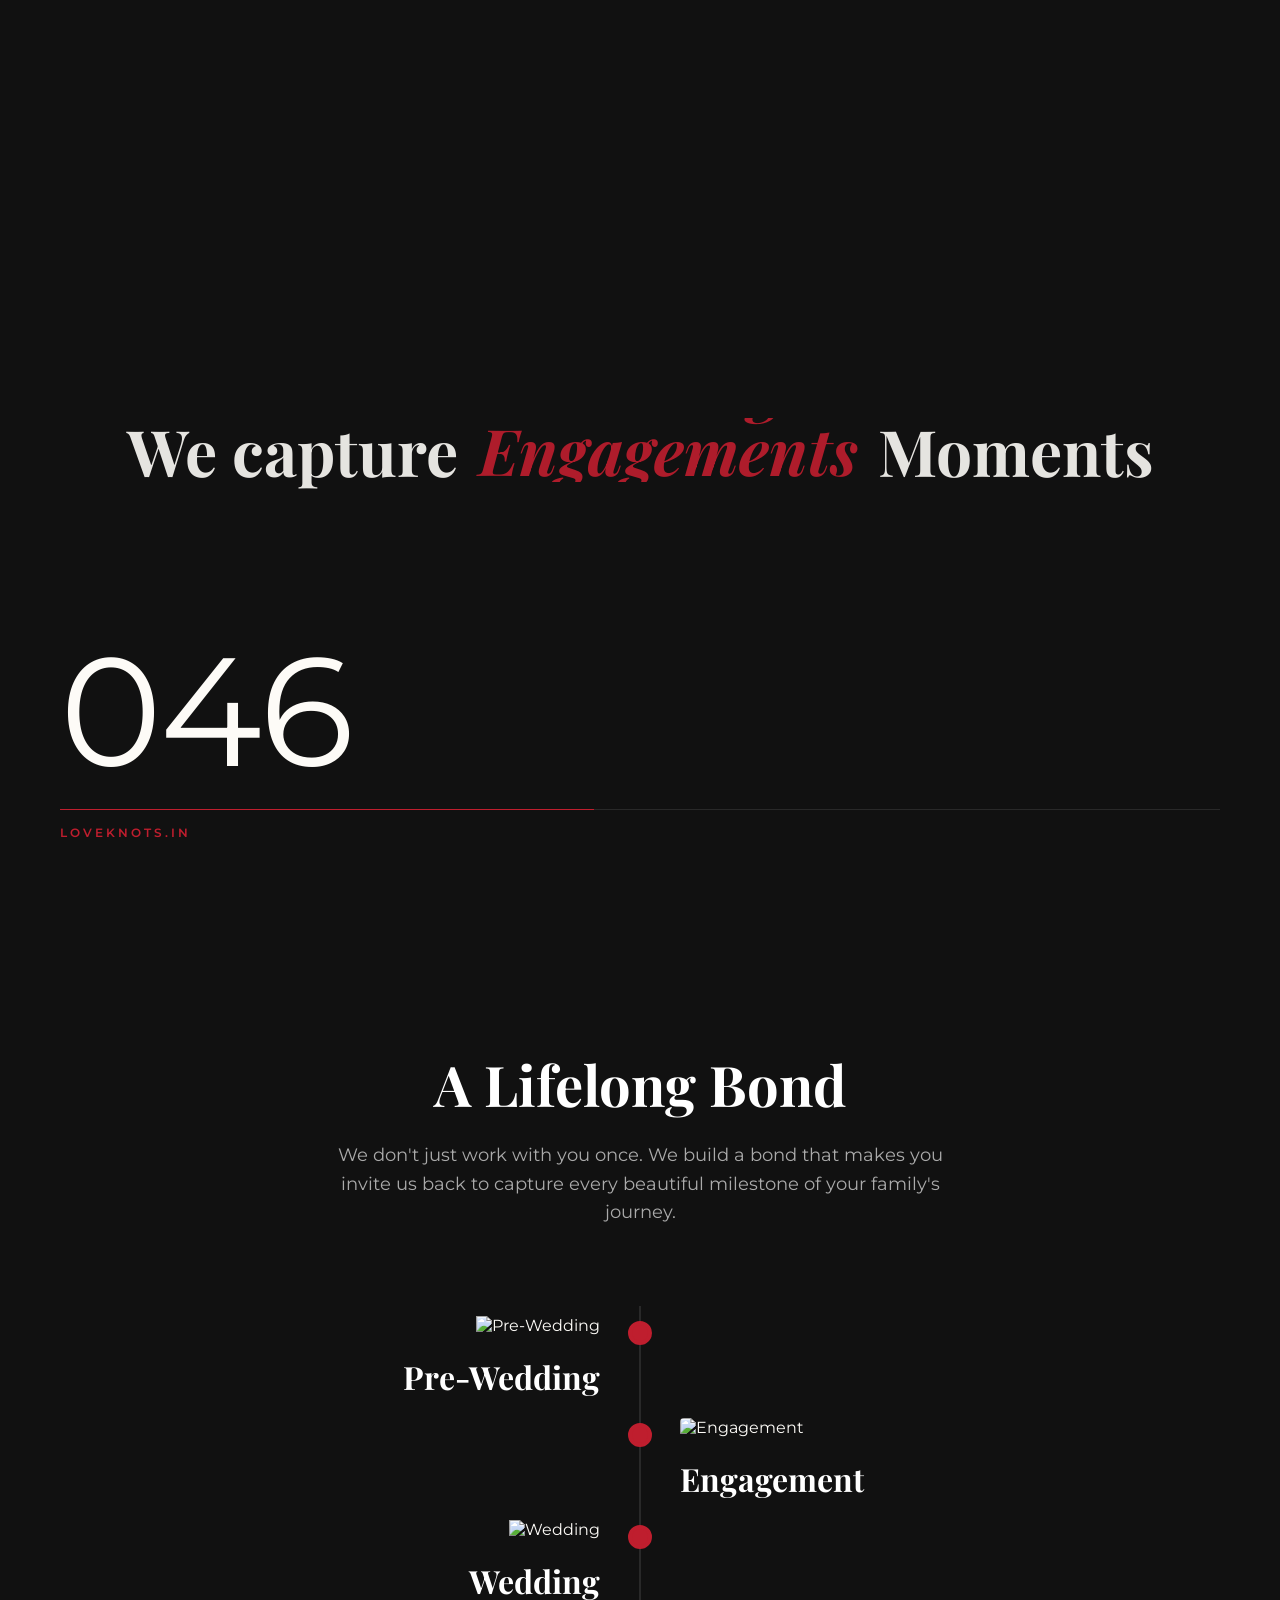
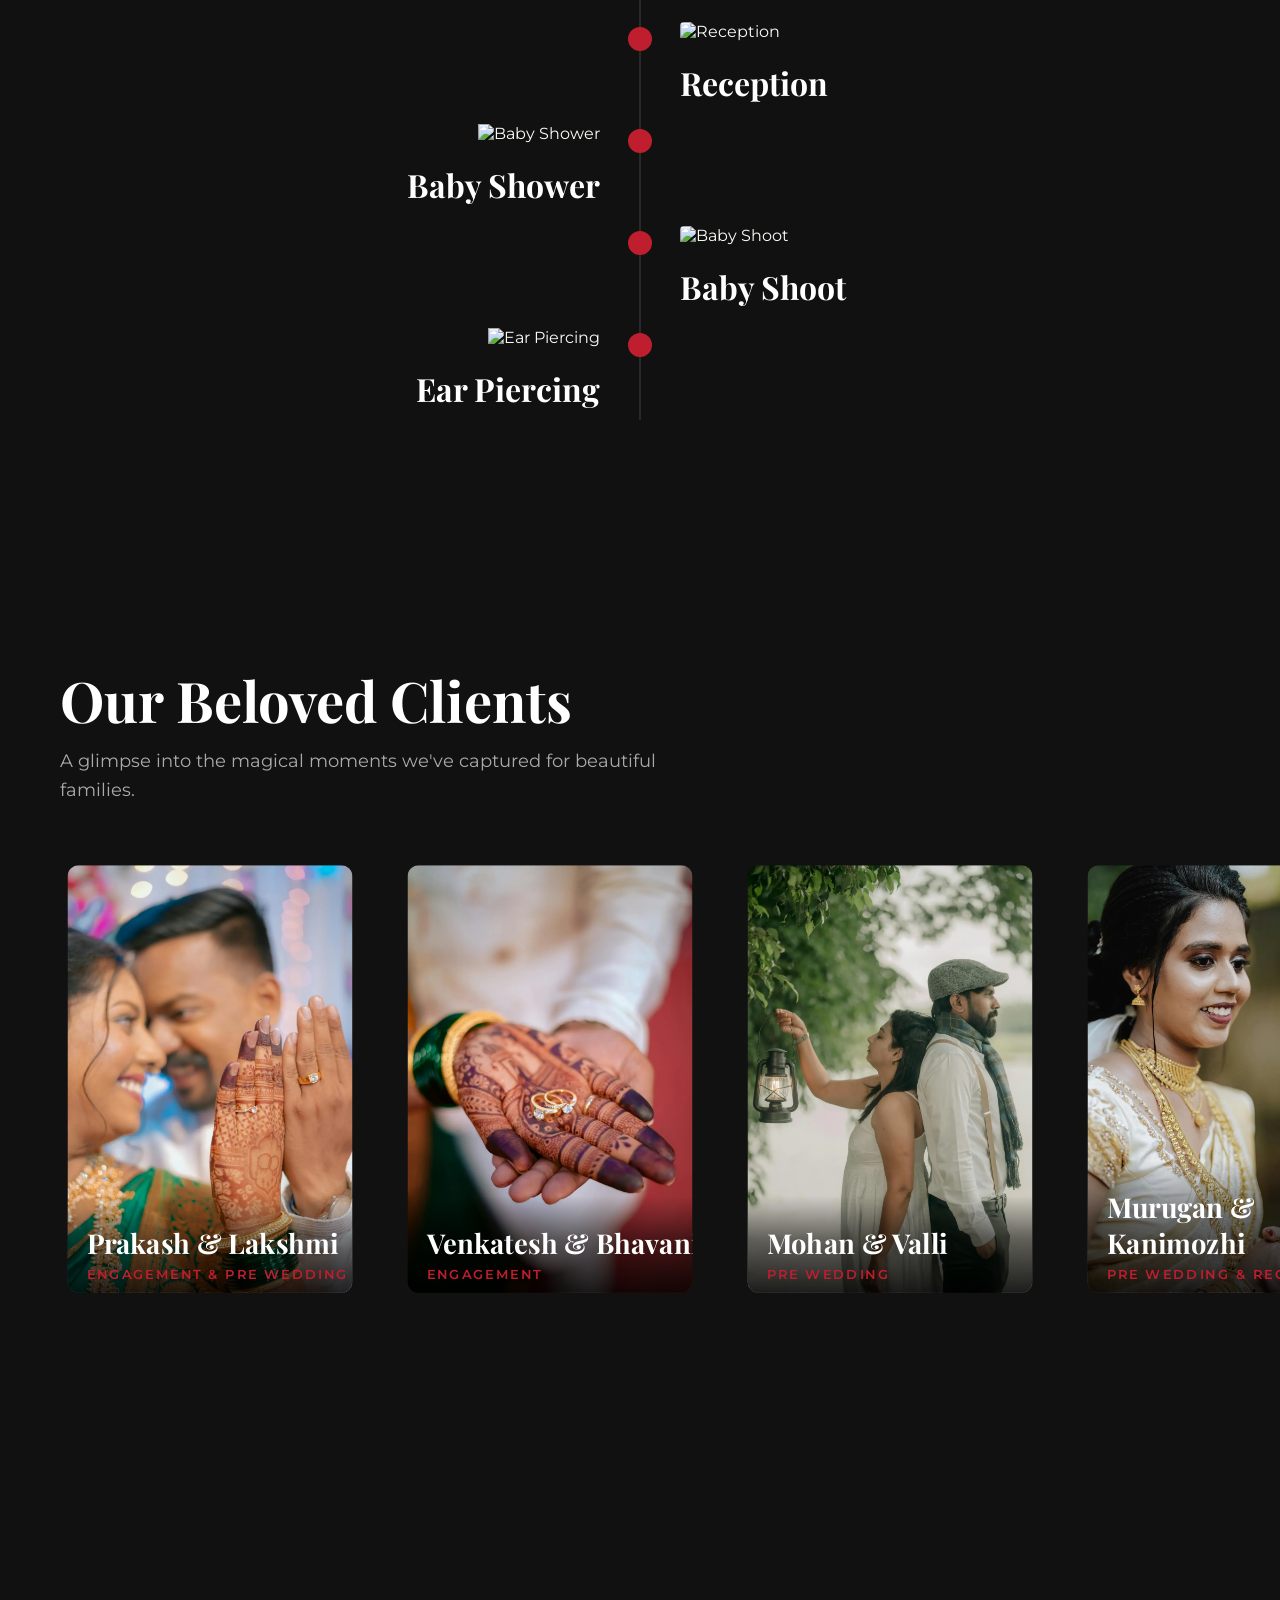
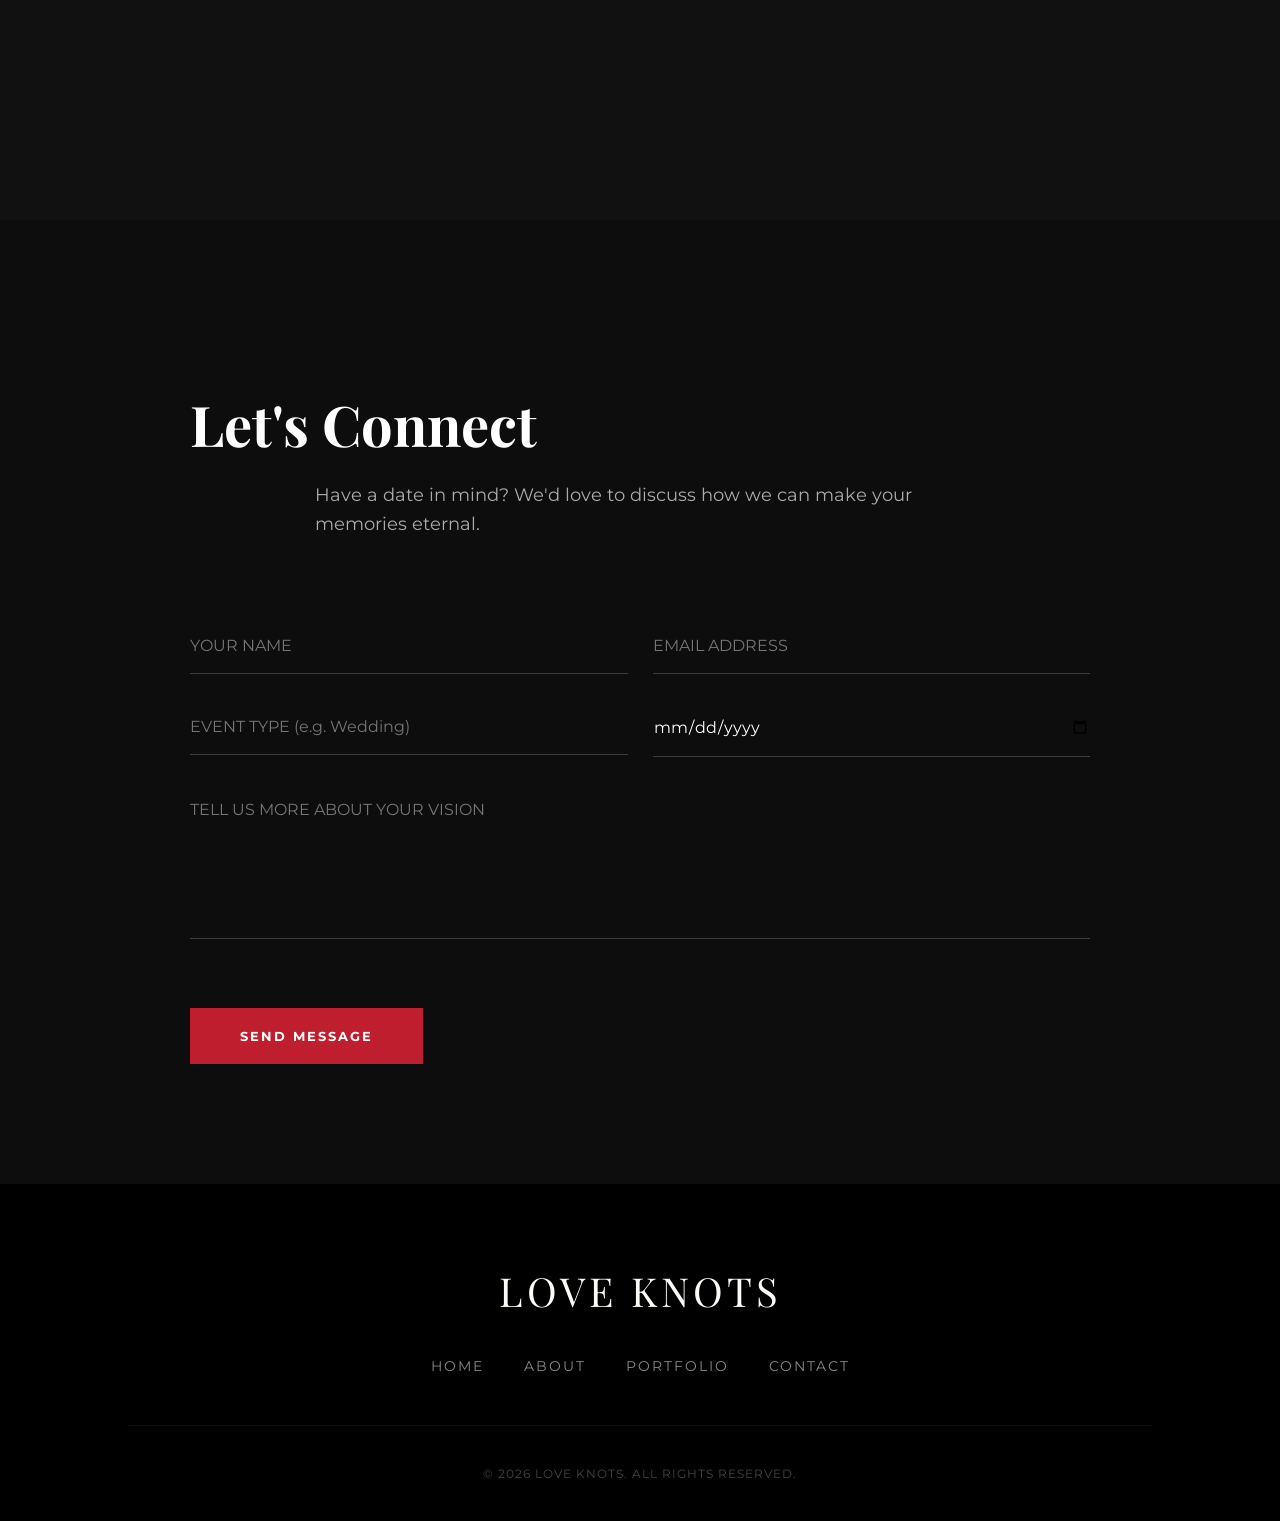
==== commit b194fbf7: "Scrolling fixed - All done except adding new images and integrating CRM" ====
--- a/V1/index.html
+++ b/V1/index.html
@@ -11,19 +11,23 @@
 </head>
 <body>
 
+<!-- CUSTOM CLICK CURSOR -->
+<div id="click-cursor" class="click-cursor">Click</div>
+
 <!-- CINEMATIC LOADING SCREEN -->
 <div id="loader" class="loader">
   <div class="loader-center">
     <h2 class="loader-subquote">
-      We capture 
+      <span>We capture</span>
       <div class="roller">
         <div class="roller-inner">
-          <span>Weddings</span>
+          <span class="active">Weddings</span>
           <span>Engagements</span>
           <span>Baby Showers</span>
           <span>Birthdays</span>
         </div>
       </div>
+      <span>Moments</span>
     </h2>
   </div>
   
@@ -49,7 +53,11 @@
 <!-- FULL SCREEN MENU -->
 <div class="fullscreen-menu" id="fullscreen-menu">
   <nav>
-    <a href="#about" class="menu-link">About</a>
+    <a href="index.html" class="menu-link">Home</a>
+    <a href="about.html" class="menu-link">About Us</a>
+    <a href="portfolio.html" class="menu-link">Services</a>
+    <a href="portfolio.html" class="menu-link">Portfolio</a>
+    <a href="#contact" class="menu-link">Contact</a>
   </nav>
 </div>
 
@@ -58,7 +66,7 @@
   <div class="slider-sticky">
     <div id="slider-container" class="slider-container">
     
-    <div class="slide active" onclick="window.location.href='service.html?type=Pre-Post-Wedding'" style="cursor: pointer;">
+    <div class="slide active" data-href="service.html?type=Pre-Post-Wedding">
       <div class="slide-bg">
         <img src="images/sample/pre-wedding.webp" alt="Pre-Wedding" class="align-center-desktop">
       </div>
@@ -68,7 +76,7 @@
       </div>
     </div>
     
-    <div class="slide" onclick="window.location.href='service.html?type=Engagement'" style="cursor: pointer;">
+    <div class="slide" data-href="service.html?type=Engagement">
       <div class="slide-bg">
         <img src="images/sample/engagement.webp" alt="Engagement">
       </div>
@@ -78,7 +86,7 @@
       </div>
     </div>
     
-    <div class="slide" onclick="window.location.href='service.html?type=Wedding'" style="cursor: pointer;">
+    <div class="slide" data-href="service.html?type=Wedding">
       <div class="slide-bg">
         <img src="images/sample/wedding.webp" alt="Wedding">
       </div>
@@ -88,7 +96,7 @@
       </div>
     </div>
 
-    <div class="slide" onclick="window.location.href='service.html?type=Reception'" style="cursor: pointer;">
+    <div class="slide" data-href="service.html?type=Reception">
       <div class="slide-bg">
         <img src="images/sample/reception.webp" alt="Reception">
       </div>
@@ -98,7 +106,7 @@
       </div>
     </div>
 
-    <div class="slide" onclick="window.location.href='service.html?type=Baby%20Shower'" style="cursor: pointer;">
+    <div class="slide" data-href="service.html?type=Baby%20Shower">
       <div class="slide-bg">
         <img src="images/sample/baby%20shower.webp" alt="Baby Shower" class="align-center-desktop">
       </div>
@@ -108,7 +116,7 @@
       </div>
     </div>
 
-    <div class="slide" onclick="window.location.href='service.html?type=Ear%20Piercing'" style="cursor: pointer;">
+    <div class="slide" data-href="service.html?type=Ear%20Piercing">
       <div class="slide-bg">
         <img src="images/sample/ear%20piercing.webp" alt="Ear Piercing">
       </div>
@@ -118,7 +126,7 @@
       </div>
     </div>
 
-    <div class="slide" onclick="window.location.href='service.html?type=Baby%20Shoot'" style="cursor: pointer;">
+    <div class="slide" data-href="service.html?type=Baby%20Shoot">
       <div class="slide-bg">
         <img src="images/sample/baby%20shoot.webp" alt="Baby Photoshoot">
       </div>
@@ -128,7 +136,7 @@
       </div>
     </div>
 
-    <div class="slide" onclick="window.location.href='service.html?type=Birthday'" style="cursor: pointer;">
+    <div class="slide" data-href="service.html?type=Birthday">
       <div class="slide-bg">
         <img src="images/sample/birthday%202.webp" alt="Birthday Event">
       </div>
@@ -168,7 +176,7 @@
       <div class="timeline-progress" id="timeline-progress"></div>
       
       <div class="timeline-node left">
-        <div class="timeline-date">JAN 2021</div>
+        <!-- <div class="timeline-date">JAN 2021</div> -->
         <div class="timeline-content">
           <div class="timeline-img"><img src="images/sample/pre-wedding.webp" alt="Pre-Wedding"></div>
           <h3>Pre-Wedding</h3>
@@ -176,7 +184,7 @@
       </div>
 
       <div class="timeline-node right">
-        <div class="timeline-date">APR 2021</div>
+        <!-- <div class="timeline-date">APR 2021</div> -->
         <div class="timeline-content">
           <div class="timeline-img"><img src="images/sample/engagement.webp" alt="Engagement"></div>
           <h3>Engagement</h3>
@@ -184,7 +192,7 @@
       </div>
 
       <div class="timeline-node left">
-        <div class="timeline-date">SEP 2021</div>
+        <!-- <div class="timeline-date">SEP 2021</div> -->
         <div class="timeline-content">
           <div class="timeline-img"><img src="images/sample/wedding.webp" alt="Wedding"></div>
           <h3>Wedding</h3>
@@ -192,7 +200,7 @@
       </div>
 
       <div class="timeline-node right">
-        <div class="timeline-date">SEP 2021</div>
+        <!-- <div class="timeline-date">SEP 2021</div> -->
         <div class="timeline-content">
           <div class="timeline-img"><img src="images/sample/reception.webp" alt="Reception"></div>
           <h3>Reception</h3>
@@ -200,7 +208,7 @@
       </div>
 
       <div class="timeline-node left">
-        <div class="timeline-date">AUG 2022</div>
+        <!-- <div class="timeline-date">AUG 2022</div> -->
         <div class="timeline-content">
           <div class="timeline-img"><img src="images/sample/baby%20shower.webp" alt="Baby Shower"></div>
           <h3>Baby Shower</h3>
@@ -208,7 +216,7 @@
       </div>
 
       <div class="timeline-node right">
-        <div class="timeline-date">NOV 2022</div>
+        <!-- <div class="timeline-date">NOV 2022</div> -->
         <div class="timeline-content">
           <div class="timeline-img"><img src="images/sample/baby%20shoot.webp" alt="Baby Shoot"></div>
           <h3>Baby Shoot</h3>
@@ -216,7 +224,7 @@
       </div>
 
       <div class="timeline-node left">
-        <div class="timeline-date">JAN 2023</div>
+        <!-- <div class="timeline-date">JAN 2023</div> -->
         <div class="timeline-content">
           <div class="timeline-img"><img src="images/sample/ear%20piercing.webp" alt="Ear Piercing"></div>
           <h3>Ear Piercing</h3>
@@ -228,18 +236,63 @@
 
   <!-- CLIENTS PORTFOLIO (HORIZONTAL SCROLL) -->
   <section class="clients-section" id="clients">
-    <h2 class="section-title">Our Beloved Clients</h2>
-    <p class="section-subtitle">A glimpse into the magical moments we've captured for beautiful families.</p>
-    
-    <div class="clients-scroll-container">
-      <div class="clients-scroll-track" id="clients-track">
-        <!-- Client cards generated by JS -->
-      </div>
+    <div class="clients-sticky">
+      <div class="section-header">
+        <div class="header-text">
+          <h2 class="section-title">Our Beloved Clients</h2>
+          <p class="section-subtitle">A glimpse into the magical moments we've captured for beautiful families.</p>
+        </div>
+      </div>
+      
+      <div class="clients-scroll-container">
+        <div class="clients-scroll-track" id="clients-track">
+          <!-- Client cards generated by JS -->
+        </div>
+      </div>
+    </div>
+  </section>
+
+  <!-- CONTACT SECTION -->
+  <section class="contact-section" id="contact">
+    <div class="contact-container">
+      <h2 class="section-title">Let's Connect</h2>
+      <p class="section-subtitle">Have a date in mind? We'd love to discuss how we can make your memories eternal.</p>
+      
+      <form class="contact-form">
+        <div class="form-group">
+          <input type="text" placeholder="YOUR NAME" required>
+        </div>
+        <div class="form-group">
+          <input type="email" placeholder="EMAIL ADDRESS" required>
+        </div>
+        <div class="form-group">
+          <input type="text" placeholder="EVENT TYPE (e.g. Wedding)" required>
+        </div>
+        <div class="form-group">
+          <input type="date" placeholder="EVENT DATE" required>
+        </div>
+        <div class="form-group full-width">
+          <textarea placeholder="TELL US MORE ABOUT YOUR VISION"></textarea>
+        </div>
+        <button type="submit" class="submit-btn">Send Message</button>
+      </form>
     </div>
   </section>
 
 </div>
 
+<footer class="site-footer">
+  <div class="footer-logo">LOVE <span>KNOTS</span></div>
+  <nav class="footer-nav">
+    <a href="index.html">Home</a>
+    <a href="about.html">About</a>
+    <a href="portfolio.html">Portfolio</a>
+    <a href="#contact">Contact</a>
+  </nav>
+  <div class="footer-bottom">
+    &copy; 2026 LOVE KNOTS. ALL RIGHTS RESERVED.
+  </div>
+</footer>
 <script src="clients-data.js"></script>
 <script src="script.js"></script>
 </body>
--- a/V1/styles.css
+++ b/V1/styles.css
@@ -10,6 +10,16 @@
   --font-body: 'Montserrat', sans-serif;
 }
 
+/* Hide scrollbar site-wide */
+::-webkit-scrollbar {
+  display: none;
+}
+
+html {
+  scrollbar-width: none; /* Firefox */
+  -ms-overflow-style: none; /* IE/Edge */
+}
+
 body, html {
   margin: 0;
   padding: 0;
@@ -18,11 +28,229 @@
   color: var(--color-ivory);
   overflow-x: clip;
   scroll-behavior: smooth;
+  user-select: none; /* Disable text selection */
+  -webkit-user-select: none;
+  -webkit-touch-callout: none; /* Disable long-press context menu on mobile */
 }
 
 h1, h2, h3, h4, h5, h6 {
   font-family: var(--font-main);
   font-weight: bold;
+}
+
+img {
+  -webkit-user-drag: none;
+  user-drag: none;
+}
+
+.click-cursor {
+  position: fixed;
+  width: 90px;
+  height: 90px;
+  background: var(--color-accent);
+  color: #fff;
+  border-radius: 50%;
+  display: flex;
+  align-items: center;
+  justify-content: center;
+  font-family: var(--font-body);
+  font-size: 0.8rem;
+  font-weight: 700;
+  text-transform: uppercase;
+  pointer-events: none;
+  opacity: 0;
+  transform: translate(-50%, -50%) scale(0.5);
+  transition: opacity 0.3s ease, transform 0.3s cubic-bezier(0.175, 0.885, 0.32, 1.275);
+  z-index: 10000;
+}
+.click-cursor.active {
+  opacity: 1;
+  transform: translate(-50%, -50%) scale(1);
+}
+
+@media (max-width: 768px) {
+  .click-cursor {
+    display: none !important;
+  }
+}
+
+/* ------------------- CONTACT FORM ------------------- */
+.contact-section {
+  padding: 120px 10%;
+  background: #0d0d0d;
+}
+
+.contact-container {
+  max-width: 900px;
+  margin: 0 auto;
+}
+
+.contact-form {
+  display: grid;
+  grid-template-columns: 1fr 1fr;
+  gap: 25px;
+  margin-top: 60px;
+}
+
+.form-group {
+  position: relative;
+}
+
+.form-group.full-width {
+  grid-column: span 2;
+}
+
+.contact-form input, .contact-form textarea {
+  width: 100%;
+  padding: 18px 0;
+  background: transparent;
+  border: none;
+  border-bottom: 1px solid rgba(255,255,255,0.2);
+  color: #fff;
+  font-family: var(--font-body);
+  font-size: 1rem;
+  outline: none;
+  transition: border-color 0.3s;
+}
+
+.contact-form input:focus, .contact-form textarea:focus {
+  border-color: var(--color-accent);
+}
+
+.contact-form textarea {
+  height: 120px;
+  resize: none;
+}
+
+.submit-btn {
+  margin-top: 40px;
+  padding: 20px 50px;
+  background: var(--color-accent);
+  color: #fff;
+  border: none;
+  font-family: var(--font-body);
+  font-weight: 700;
+  text-transform: uppercase;
+  letter-spacing: 2px;
+  cursor: pointer;
+  transition: all 0.4s cubic-bezier(0.165, 0.84, 0.44, 1);
+  width: fit-content;
+}
+
+.submit-btn:hover {
+  background: #fff;
+  color: #000;
+  transform: translateY(-5px);
+}
+
+/* ------------------- KPI TILES & ABOUT ------------------- */
+.kpi-section {
+  padding: 80px 10%;
+  background: var(--color-dark);
+}
+
+.kpi-grid {
+  display: grid;
+  grid-template-columns: repeat(3, 1fr);
+  gap: 30px;
+}
+
+.kpi-tile {
+  background: #151515;
+  padding: 50px 30px;
+  border: 1px solid rgba(255,255,255,0.05);
+  text-align: center;
+  transition: all 0.4s ease;
+}
+
+.kpi-tile:hover {
+  background: #1a1a1a;
+  border-color: var(--color-accent);
+  transform: translateY(-10px);
+}
+
+.kpi-icon {
+  margin-bottom: 25px;
+  color: var(--color-accent);
+}
+
+.kpi-title {
+  font-family: var(--font-body);
+  font-size: 0.8rem;
+  letter-spacing: 2px;
+  text-transform: uppercase;
+  color: #666;
+  margin-bottom: 15px;
+}
+
+.kpi-content {
+  font-family: var(--font-main);
+  font-size: 1.4rem;
+  color: #fff;
+}
+
+.map-section {
+  width: 100%;
+  height: 450px;
+  background: #111;
+  border-top: 1px solid rgba(255,255,255,0.1);
+}
+
+.map-section iframe {
+  width: 100%;
+  height: 100%;
+  filter: grayscale(1) invert(1) contrast(1.2); /* Cinematic dark map */
+  opacity: 0.7;
+}
+
+/* ------------------- FOOTER ------------------- */
+.site-footer {
+  padding: 80px 10% 40px;
+  background: #000;
+  text-align: center;
+}
+
+.footer-logo {
+  font-family: var(--font-main);
+  font-size: 2.5rem;
+  letter-spacing: 4px;
+  margin-bottom: 40px;
+}
+
+.footer-nav {
+  display: flex;
+  justify-content: center;
+  gap: 40px;
+  margin-bottom: 50px;
+}
+
+.footer-nav a {
+  color: #888;
+  text-decoration: none;
+  font-family: var(--font-body);
+  font-size: 0.9rem;
+  text-transform: uppercase;
+  letter-spacing: 2px;
+  transition: color 0.3s;
+}
+
+.footer-nav a:hover {
+  color: var(--color-accent);
+}
+
+.footer-bottom {
+  border-top: 1px solid rgba(255,255,255,0.05);
+  padding-top: 40px;
+  color: #444;
+  font-size: 0.75rem;
+  letter-spacing: 1px;
+}
+
+@media (max-width: 768px) {
+  .contact-form { grid-template-columns: 1fr; }
+  .form-group.full-width { grid-column: span 1; }
+  .kpi-grid { grid-template-columns: 1fr; }
+  .footer-nav { flex-direction: column; gap: 20px; }
 }
 
 /* ------------------- HEADER & Hamburger MENU ------------------- */
@@ -94,7 +322,9 @@
   overflow: hidden;
 }
 .loader.hide {
-  transform: translateY(-100vh);
+  transform: translateY(-110vh);
+  opacity: 0;
+  visibility: hidden;
 }
 .loader-center {
   position: relative;
@@ -111,26 +341,35 @@
   display: flex;
   justify-content: center;
   align-items: center;
-  gap: 15px;
+  flex-wrap: wrap;
+  gap: 10px;
 }
 .roller {
-  height: clamp(2rem, 5vw, 4rem);
+  height: 4rem; /* Consistent height on desktop */
   overflow: hidden;
   position: relative;
   display: inline-block;
+  vertical-align: middle;
+  contain: paint;
 }
 .roller-inner {
   display: flex;
   flex-direction: column;
-  transition: transform 0.3s cubic-bezier(0.25, 1, 0.5, 1);
+  transition: transform 0.4s cubic-bezier(0.25, 1, 0.5, 1);
 }
 .roller-inner span {
-  height: clamp(2rem, 5vw, 4rem);
-  line-height: clamp(2rem, 5vw, 4rem);
+  height: 4rem;
+  line-height: 4rem;
   display: block;
   color: var(--color-accent);
   font-style: italic;
   font-weight: 700;
+  flex-shrink: 0;
+  opacity: 0; /* Completely hidden when not active */
+  transition: opacity 0.2s ease;
+}
+.roller-inner span.active {
+  opacity: 1;
 }
 .loader-bottom {
   position: absolute;
@@ -202,7 +441,7 @@
 .services-slider {
   position: relative;
   width: 100%;
-  height: 1200vh; /* 12 slides * 100vh */
+  height: 100vh; /* Premium state-controlled transition */
   background: #000;
 }
 
@@ -228,10 +467,11 @@
   opacity: 0;
   visibility: hidden;
   transform: scale(1.05);
-  transition: opacity 1.2s cubic-bezier(0.25, 0.46, 0.45, 0.94), 
-              visibility 1.2s, 
-              transform 1.2s cubic-bezier(0.25, 0.46, 0.45, 0.94);
+  transition: opacity 0.85s cubic-bezier(0.25, 0.46, 0.45, 0.94), 
+              visibility 0.85s, 
+              transform 0.85s cubic-bezier(0.25, 0.46, 0.45, 0.94);
   z-index: 1;
+  cursor: pointer;
 }
 
 .slide.active {
@@ -260,7 +500,7 @@
   object-position: 50% 30%; /* Keeps faces/center vertically stable regardless of device orientation */
   filter: url('#liquid-glitch');
   transform: scale(1.1) translateX(5%);
-  transition: transform 1.2s cubic-bezier(0.25, 0.46, 0.45, 0.94), filter 0.5s ease;
+  transition: transform 0.85s cubic-bezier(0.25, 0.46, 0.45, 0.94), filter 0.4s ease;
 }
 
 @media (min-width: 769px) {
@@ -292,7 +532,7 @@
   display: block;
   transform: translateY(110%);
   opacity: 0;
-  transition: transform 0.8s cubic-bezier(0.25, 0.46, 0.45, 0.94), opacity 0.4s ease;
+  transition: transform 0.55s cubic-bezier(0.25, 0.46, 0.45, 0.94), opacity 0.3s ease;
 }
 
 .slide-subtitle {
@@ -515,31 +755,170 @@
 
 /* ------------------- HORIZONTAL SCROLL CLIENTS ------------------- */
 .clients-section {
-  padding: 100px 0;
+  position: relative;
+  height: 500vh; /* Adjust based on content */
   background: var(--color-dark);
-  text-align: center;
-  position: relative;
+}
+
+.clients-sticky {
+  position: sticky;
+  top: 0;
+  width: 100%;
+  height: 100vh;
+  display: flex;
+  flex-direction: column;
+  justify-content: center;
   overflow: hidden;
 }
 
+.section-header {
+  display: flex;
+  justify-content: space-between;
+  align-items: flex-end;
+  padding: 0 60px;
+  margin-bottom: 30px;
+  max-width: 100%;
+  box-sizing: border-box;
+}
+
+.header-text {
+  text-align: left;
+}
+
+.header-text .section-title {
+  margin-bottom: 10px;
+  text-align: left;
+}
+
+.header-text .section-subtitle {
+  margin: 0;
+  text-align: left;
+}
+
+.scroll-hint {
+  display: flex;
+  align-items: center;
+  gap: 15px;
+  color: var(--color-accent);
+  font-family: var(--font-body);
+  font-size: 0.8rem;
+  font-weight: 600;
+  text-transform: uppercase;
+  letter-spacing: 2px;
+  margin-bottom: 10px;
+}
+
+.scroll-hint svg {
+  animation: arrow-slide 2s infinite;
+}
+
+/* ------------------- BENTO PORTFOLIO GRID ------------------- */
+.portfolio-main-section {
+  padding: 150px 5% 100px;
+  background: var(--color-dark);
+}
+
+.bento-grid {
+  display: grid;
+  grid-template-columns: repeat(4, 1fr);
+  grid-auto-rows: 250px;
+  gap: 20px;
+}
+
+.bento-item {
+  position: relative;
+  border-radius: 12px;
+  overflow: hidden;
+  background: #111;
+  opacity: 1; /* Always bright as requested */
+  transform: scale(1);
+  transition: transform 0.8s cubic-bezier(0.165, 0.84, 0.44, 1), box-shadow 0.4s ease;
+}
+
+.bento-item:hover {
+  box-shadow: 0 10px 30px rgba(0,0,0,0.5);
+  z-index: 2;
+}
+
+.bento-item.active {
+  opacity: 1;
+  transform: scale(1);
+}
+
+.bento-item img {
+  width: 100%;
+  height: 100%;
+  object-fit: cover;
+  transition: transform 1.2s cubic-bezier(0.165, 0.84, 0.44, 1);
+}
+
+.bento-item:hover img {
+  transform: scale(1.08);
+}
+
+.bento-overlay {
+  position: absolute;
+  bottom: 0;
+  left: 0;
+  width: 100%;
+  padding: 30px;
+  background: linear-gradient(to top, rgba(0,0,0,0.8) 0%, transparent 100%);
+  display: flex;
+  flex-direction: column;
+  justify-content: flex-end;
+  pointer-events: none;
+}
+
+.bento-title {
+  font-family: var(--font-main);
+  font-size: 1.5rem;
+  color: #fff;
+  margin: 0;
+}
+
+.bento-category {
+  font-family: var(--font-body);
+  font-size: 0.7rem;
+  color: var(--color-accent);
+  text-transform: uppercase;
+  letter-spacing: 2px;
+  margin-bottom: 5px;
+}
+
+/* Bento Spans for Portrait/Square Layout (3:4 and 9:16 focus) */
+.bento-item.l { grid-column: span 2; grid-row: span 3; } /* Large Portrait */
+.bento-item.t { grid-column: span 1; grid-row: span 3; } /* Tall 9:16 style */
+.bento-item.w { grid-column: span 2; grid-row: span 2; } /* Wide but slightly square-ish */
+.bento-item.s { grid-column: span 1; grid-row: span 2; } /* Small Portrait */
+
+@media (max-width: 992px) {
+  .bento-grid { grid-template-columns: repeat(2, 1fr); grid-auto-rows: 300px; }
+  .bento-item.l, .bento-item.t, .bento-item.w, .bento-item.s { grid-column: span 1; grid-row: span 1; }
+  .bento-item.l, .bento-item.w { grid-column: span 2; }
+}
+
+@media (max-width: 600px) {
+  .bento-grid { grid-template-columns: 1fr; grid-auto-rows: 450px; }
+  .bento-item.l, .bento-item.t, .bento-item.w, .bento-item.s { grid-column: span 1; grid-row: span 1; }
+}
+
+@keyframes arrow-slide {
+  0%, 100% { transform: translateY(0); }
+  50% { transform: translateY(10px); }
+}
+
 .clients-scroll-container {
   width: 100%;
-  overflow-x: auto;
-  scroll-behavior: smooth;
-  -webkit-overflow-scrolling: touch;
-  scrollbar-width: none; /* Firefox */
-  padding: 20px 0 60px 0;
-}
-
-.clients-scroll-container::-webkit-scrollbar {
-  display: none; /* Safari and Chrome */
+  overflow: visible; /* Let JS handle the positioning */
+  padding: 20px 0;
 }
 
 .clients-scroll-track {
   display: flex;
-  gap: 30px;
+  gap: 40px;
   width: max-content;
-  padding: 0 5vw;
+  padding: 0 60px;
+  transition: transform 0.1s ease-out; /* Smooth follow */
 }
 
 .client-card {
@@ -548,7 +927,7 @@
   position: relative;
   border-radius: 12px;
   overflow: hidden;
-  cursor: pointer;
+  cursor: none; /* Hide real cursor to show custom one */
   flex-shrink: 0;
   transform: scale(0.95);
   transition: transform 0.4s ease, box-shadow 0.4s ease;
@@ -611,6 +990,27 @@
   .site-header { padding: 20px 30px; }
   .slide-content, .slider-arrows { left: 30px; }
   .slider-arrows { right: 30px; bottom: 30px; }
+
+  .clients-section {
+    height: 600vh; /* More scroll space for mobile */
+  }
+  .section-header {
+    flex-direction: column;
+    align-items: flex-start;
+    padding: 0 30px;
+    gap: 20px;
+  }
+  .scroll-hint {
+    margin-bottom: 0;
+  }
+  .clients-scroll-track {
+    padding: 0 30px;
+    gap: 20px;
+  }
+  .client-card {
+    width: 260px;
+    height: 400px;
+  }
   
   .timeline-wrap::before { left: 40px; transform: translateX(-50%); }
   .timeline-progress { left: 40px; transform: translateX(-50%); }
@@ -624,4 +1024,74 @@
   
   /* Mobile Scaling to fix Text Overlaps */
   .section-title { font-size: 2.2rem; margin-bottom: 10px; }
+
+  /* LOADER MOBILE ADJUSTMENTS */
+  .loader {
+    justify-content: center;
+    padding-top: 0;
+  }
+
+  .loader-center {
+    transform: translateY(-10vh); /* Keeps it slightly higher but closer to the bottom than before */
+  }
+
+  .loader-subquote {
+    flex-direction: column;
+    gap: 15px; /* Increased gap for better spacing */
+    font-size: 2.2rem;
+  }
+
+  .roller {
+    height: 3rem !important; /* Fixed height to prevent overlap */
+    overflow: hidden !important;
+    display: block;
+    margin: 0 auto;
+  }
+
+  .roller-inner span {
+    height: 3rem !important;
+    line-height: 3rem !important;
+    display: block;
+    flex-shrink: 0; /* Prevent shrinking which causes overlap */
+  }
+
+  .loader-bottom {
+    bottom: 80px; /* Higher up to clear mobile browser bars */
+    left: 30px;
+    width: calc(100% - 60px);
+  }
+
+  .loader-counter {
+    font-size: 5rem;
+    margin-bottom: 10px;
+  }
+
+  /* SERVICES TRANSITION MOBILE */
+  .slide {
+    transition: opacity 1.2s cubic-bezier(0.25, 0.46, 0.45, 0.94), 
+                visibility 1.2s, 
+                transform 1.2s cubic-bezier(0.25, 0.46, 0.45, 0.94);
+  }
+  
+  .slide.active .slide-bg img {
+    transform: scale(1.1) translateX(0); /* Slightly more zoom on mobile for depth */
+    transition: transform 1.2s cubic-bezier(0.25, 0.46, 0.45, 0.94), filter 1.2s ease;
+  }
+
+  .slide-bg img {
+    transition: transform 1.2s cubic-bezier(0.25, 0.46, 0.45, 0.94), filter 1.2s ease;
+  }
+
+  /* SLOW DOWN TEXT ANIMATIONS ON MOBILE */
+  .text-mask span {
+    transition: transform 0.8s cubic-bezier(0.25, 0.46, 0.45, 0.94), opacity 0.5s ease;
+  }
+
+  .slide.active .slide-subtitle .text-mask span {
+    transition-delay: 0.3s;
+  }
+
+  .slide.active .slide-title .text-mask span {
+    transition-delay: 0.5s;
+  }
 }
